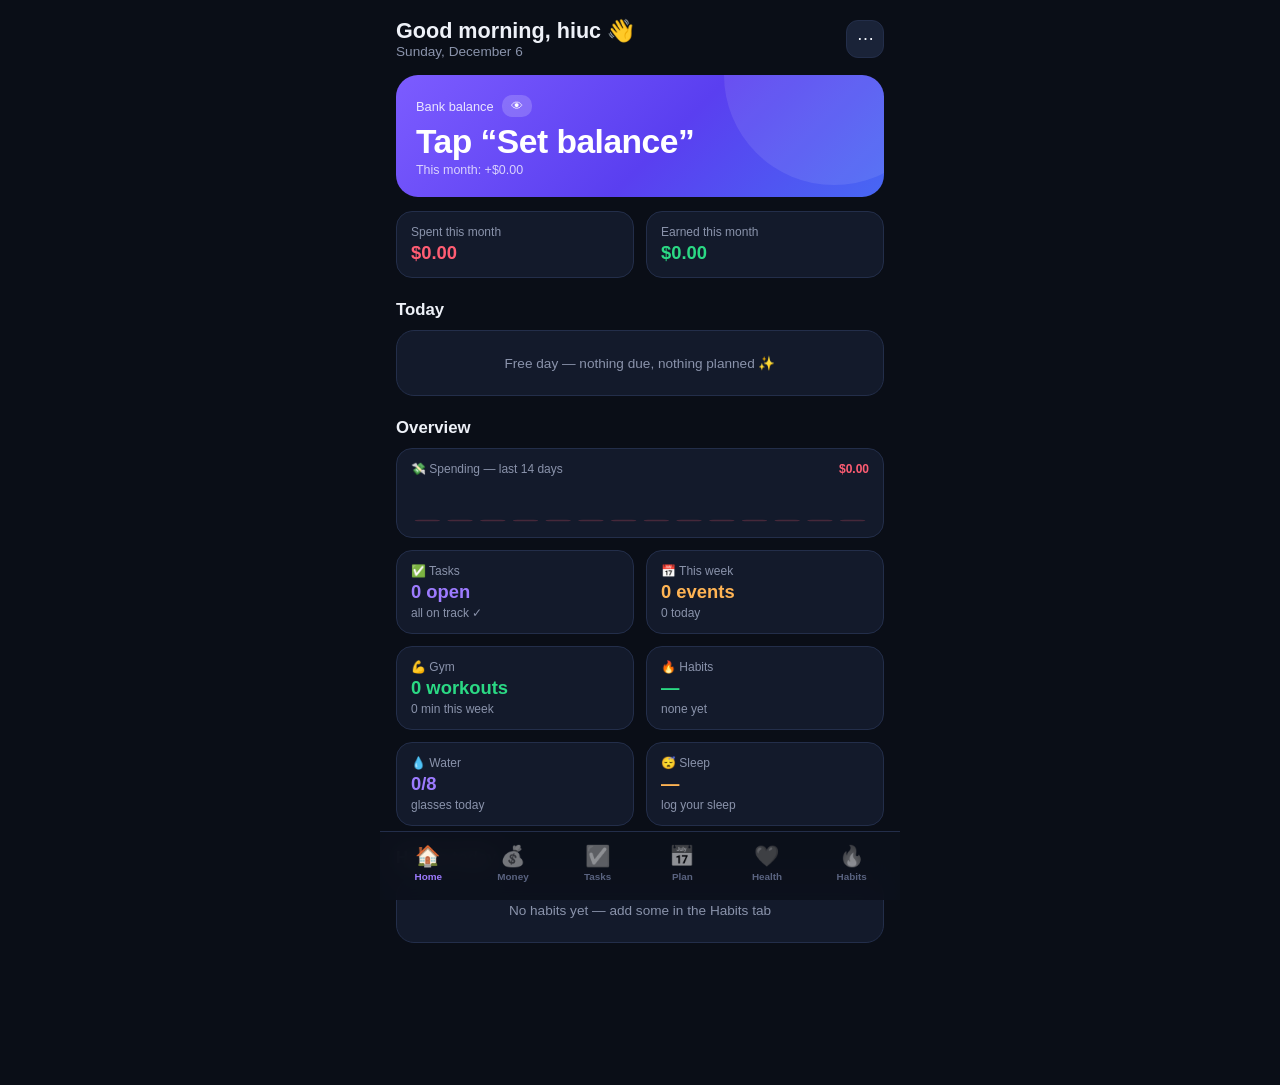
==== LifeHub.html @ 5bcb801e "Add files via upload" ====
<!DOCTYPE html>
<html lang="en">
<head>
<meta charset="UTF-8">
<meta name="viewport" content="width=device-width, initial-scale=1, viewport-fit=cover, user-scalable=no">
<meta name="theme-color" content="#0a0e17">
<meta name="apple-mobile-web-app-capable" content="yes">
<meta name="mobile-web-app-capable" content="yes">
<meta name="apple-mobile-web-app-status-bar-style" content="black-translucent">
<meta name="apple-mobile-web-app-title" content="LifeHub">
<title>LifeHub</title>
<link rel="manifest" href="manifest.webmanifest">
<link rel="icon" href="data:image/svg+xml,%3Csvg xmlns='http://www.w3.org/2000/svg' viewBox='0 0 100 100'%3E%3Crect width='100' height='100' rx='22' fill='%237c5cff'/%3E%3Ctext x='50' y='68' font-size='52' text-anchor='middle'%3E%E2%9A%A1%3C/text%3E%3C/svg%3E">
<style>
:root{
  --bg:#0a0e17; --card:#131a2b; --card2:#1a2338; --line:#232e4a;
  --txt:#eef1f8; --mut:#8a93ab; --dim:#5a6380;
  --pri:#7c5cff; --pri2:#9d7bff; --grn:#2bd984; --red:#ff5d73; --amb:#ffb454;
  --grad:linear-gradient(135deg,#7c5cff 0%,#5a3ff0 55%,#3b82f6 130%);
}
*{margin:0;padding:0;box-sizing:border-box;-webkit-tap-highlight-color:transparent}
html{font-size:16px}
body{
  background:var(--bg); color:var(--txt);
  font-family:-apple-system,BlinkMacSystemFont,"Segoe UI",Roboto,Helvetica,Arial,sans-serif;
  min-height:100vh; overscroll-behavior-y:none;
}
.app{max-width:520px;margin:0 auto;padding:calc(18px + env(safe-area-inset-top)) 16px calc(130px + env(safe-area-inset-bottom))}
h1{font-size:1.35rem;font-weight:700}
h2{font-size:1.05rem;font-weight:700;margin:22px 0 10px}
.sub{color:var(--mut);font-size:.85rem}
.row{display:flex;align-items:center;gap:10px}
.spread{display:flex;align-items:center;justify-content:space-between;gap:10px}
.card{background:var(--card);border:1px solid var(--line);border-radius:18px;padding:16px;margin-bottom:12px}
.grid2{display:grid;grid-template-columns:1fr 1fr;gap:12px}

/* ---------- balance ---------- */
.bal-card{background:var(--grad);border:none;border-radius:22px;padding:20px;margin-bottom:14px;position:relative;overflow:hidden}
.bal-card::after{content:"";position:absolute;width:220px;height:220px;border-radius:50%;background:rgba(255,255,255,.09);top:-110px;right:-60px}
.bal-label{font-size:.8rem;color:rgba(255,255,255,.85);display:flex;align-items:center;gap:8px}
.bal-amt{font-size:2.1rem;font-weight:800;letter-spacing:-.5px;margin:6px 0 2px;color:#fff}
.bal-sub{font-size:.78rem;color:rgba(255,255,255,.75)}
.eye{background:rgba(255,255,255,.18);border:none;color:#fff;border-radius:10px;padding:4px 9px;font-size:.75rem;cursor:pointer}

/* ---------- stats ---------- */
.stat{background:var(--card);border:1px solid var(--line);border-radius:16px;padding:13px 14px}
.stat .v{font-size:1.15rem;font-weight:750;margin-top:3px}
.stat .l{font-size:.75rem;color:var(--mut)}
.grn{color:var(--grn)} .red{color:var(--red)} .amb{color:var(--amb)} .pri{color:var(--pri2)}

/* ---------- buttons / inputs ---------- */
.btn{border:none;border-radius:14px;padding:13px 18px;font-size:.95rem;font-weight:650;cursor:pointer;font-family:inherit}
.btn-p{background:var(--grad);color:#fff;width:100%}
.btn-g{background:var(--card2);color:var(--txt);border:1px solid var(--line)}
.btn-d{background:rgba(255,93,115,.12);color:var(--red);border:1px solid rgba(255,93,115,.3)}
.mini{padding:7px 12px;font-size:.8rem;border-radius:10px}
.icon-btn{background:var(--card2);border:1px solid var(--line);color:var(--txt);border-radius:12px;width:38px;height:38px;font-size:1.05rem;cursor:pointer;display:flex;align-items:center;justify-content:center;flex:none}
.inp{width:100%;background:var(--card2);border:1px solid var(--line);border-radius:13px;padding:13px 14px;color:var(--txt);font-size:1rem;font-family:inherit;outline:none;margin-bottom:10px}
.inp:focus{border-color:var(--pri)}
.inp::placeholder{color:var(--dim)}
label.f{display:block;font-size:.78rem;color:var(--mut);margin:2px 0 6px;font-weight:600}
input[type="date"],input[type="time"]{color-scheme:dark}

/* segmented */
.seg{display:flex;background:var(--card2);border:1px solid var(--line);border-radius:13px;padding:4px;margin-bottom:12px}
.seg button{flex:1;background:none;border:none;color:var(--mut);padding:9px;border-radius:10px;font-size:.9rem;font-weight:650;cursor:pointer;font-family:inherit}
.seg button.on{background:var(--pri);color:#fff}
.seg button.on.exp{background:var(--red)}
.seg button.on.inc{background:var(--grn);color:#06281a}

/* chips */
.chips{display:flex;flex-wrap:wrap;gap:8px;margin-bottom:12px}
.chip{background:var(--card2);border:1px solid var(--line);color:var(--mut);border-radius:20px;padding:8px 13px;font-size:.85rem;cursor:pointer;font-family:inherit}
.chip.on{background:rgba(124,92,255,.18);border-color:var(--pri);color:var(--txt)}

/* ---------- lists ---------- */
.item{display:flex;align-items:center;gap:12px;background:var(--card);border:1px solid var(--line);border-radius:16px;padding:12px 14px;margin-bottom:8px}
.item .ico{width:40px;height:40px;border-radius:12px;background:var(--card2);display:flex;align-items:center;justify-content:center;font-size:1.15rem;flex:none}
.item .bd{flex:1;min-width:0}
.item .t{font-size:.93rem;font-weight:600;overflow:hidden;text-overflow:ellipsis;white-space:nowrap}
.item .s{font-size:.75rem;color:var(--mut);margin-top:2px}
.item .amt{font-weight:750;font-size:.95rem;flex:none}
.x{background:none;border:none;color:var(--dim);font-size:1rem;cursor:pointer;padding:6px;flex:none}
.date-head{font-size:.75rem;color:var(--mut);font-weight:700;text-transform:uppercase;letter-spacing:.5px;margin:16px 0 8px}
.empty{text-align:center;color:var(--mut);font-size:.88rem;padding:34px 10px}
.empty .e{font-size:2rem;display:block;margin-bottom:8px}

/* tasks */
.ck{width:24px;height:24px;border-radius:8px;border:2px solid var(--line);background:none;cursor:pointer;flex:none;display:flex;align-items:center;justify-content:center;color:#fff;font-size:.8rem}
.ck.on{background:var(--grn);border-color:var(--grn);color:#06281a}
.task-done .t{text-decoration:line-through;color:var(--mut)}
.pdot{width:8px;height:8px;border-radius:50%;flex:none}

/* category bars */
.bar-row{margin-bottom:10px}
.bar-top{display:flex;justify-content:space-between;font-size:.82rem;margin-bottom:5px}
.bar-bg{height:8px;background:var(--card2);border-radius:6px;overflow:hidden}
.bar-fill{height:100%;background:var(--grad);border-radius:6px}

/* date strip */
.dstrip{display:flex;gap:6px;margin-bottom:14px}
.dday{flex:1;background:var(--card);border:1px solid var(--line);border-radius:13px;padding:9px 2px;text-align:center;cursor:pointer}
.dday .dn{font-size:.62rem;color:var(--mut);text-transform:uppercase;font-weight:700}
.dday .dd{font-size:1rem;font-weight:700;margin-top:2px}
.dday.on{background:var(--pri);border-color:var(--pri)}
.dday.on .dn{color:rgba(255,255,255,.8)} .dday.on .dd{color:#fff}
.dday .dot{width:4px;height:4px;border-radius:50%;background:var(--amb);margin:3px auto 0}
.dday .dot.off{visibility:hidden}

/* habits */
.hdays{display:flex;gap:7px;margin-top:11px}
.hd{flex:1;aspect-ratio:1;max-width:44px;border-radius:11px;background:var(--card2);border:1px solid var(--line);cursor:pointer;display:flex;flex-direction:column;align-items:center;justify-content:center;gap:1px}
.hd .n{font-size:.58rem;color:var(--mut);text-transform:uppercase;font-weight:700}
.hd .m{font-size:.8rem;color:var(--dim)}
.hd.on{background:rgba(43,217,132,.15);border-color:var(--grn)}
.hd.on .m{color:var(--grn)} .hd.on .n{color:var(--grn)}
.hd.today{outline:2px solid var(--pri);outline-offset:1px}
.hbar{height:7px;background:var(--card2);border-radius:6px;overflow:hidden;flex:1}
.hbar div{height:100%;background:var(--grn);border-radius:6px}

/* ---------- tab bar ---------- */
.tabbar{position:fixed;bottom:0;left:0;right:0;background:rgba(13,17,28,.92);backdrop-filter:blur(14px);-webkit-backdrop-filter:blur(14px);border-top:1px solid var(--line);display:flex;max-width:520px;margin:0 auto;padding:8px 6px calc(14px + env(safe-area-inset-bottom));z-index:50}
.tab{flex:1;background:none;border:none;color:var(--dim);font-size:.62rem;font-weight:650;cursor:pointer;display:flex;flex-direction:column;align-items:center;gap:3px;font-family:inherit;padding:4px 0}
.tab .ti{font-size:1.28rem;filter:grayscale(1) opacity(.55)}
.tab.on{color:var(--pri2)} .tab.on .ti{filter:none}
.panel{display:none} .panel.on{display:block;animation:fade .18s ease}
@keyframes fade{from{opacity:0;transform:translateY(5px)}to{opacity:1}}

/* ---------- modal sheet ---------- */
.ovl{position:fixed;inset:0;background:rgba(4,6,12,.7);z-index:100;display:none;align-items:flex-end;justify-content:center}
.ovl.on{display:flex}
.sheet{background:#101626;border:1px solid var(--line);border-bottom:none;border-radius:24px 24px 0 0;padding:20px 18px calc(34px + env(safe-area-inset-bottom));width:100%;max-width:520px;max-height:88vh;overflow-y:auto;animation:up .22s ease}
@keyframes up{from{transform:translateY(60px);opacity:.4}to{transform:none;opacity:1}}
.grab{width:40px;height:4px;border-radius:4px;background:var(--line);margin:0 auto 16px}
.sheet h3{font-size:1.1rem;margin-bottom:14px}

/* toast */
.toast{position:fixed;bottom:calc(112px + env(safe-area-inset-bottom));left:50%;transform:translateX(-50%) translateY(20px);background:var(--card2);border:1px solid var(--line);color:var(--txt);padding:11px 20px;border-radius:14px;font-size:.87rem;font-weight:600;z-index:200;opacity:0;pointer-events:none;transition:.25s;white-space:nowrap;box-shadow:0 8px 30px rgba(0,0,0,.45)}
.toast.on{opacity:1;transform:translateX(-50%) translateY(0)}

.menu-item{display:flex;align-items:center;gap:12px;padding:14px 6px;border-bottom:1px solid var(--line);cursor:pointer;font-size:.95rem;font-weight:600}
.menu-item:last-child{border-bottom:none}
.hide{display:none!important}

/* reminder banner */
.banner{position:fixed;top:calc(12px + env(safe-area-inset-top));left:12px;right:12px;max-width:496px;margin:0 auto;background:var(--card2);border:1px solid var(--pri);border-radius:16px;padding:14px;display:none;align-items:center;gap:12px;z-index:300;box-shadow:0 10px 40px rgba(0,0,0,.55)}
.banner.on{display:flex;animation:up .25s ease}
</style>
</head>
<body>
<div class="app">

  <!-- ============ HOME ============ -->
  <section id="p-home" class="panel on">
    <div class="spread" style="margin-bottom:16px">
      <div><h1 id="greet">Hello 👋</h1><div class="sub" id="greet-date"></div></div>
      <button class="icon-btn" onclick="openMenu()">⋯</button>
    </div>
    <div class="bal-card" onclick="showTab('money')">
      <div class="bal-label">Bank balance
        <button class="eye" id="eyeBtn" onclick="event.stopPropagation();toggleEye()">👁</button>
      </div>
      <div class="bal-amt" id="home-bal">—</div>
      <div class="bal-sub" id="home-bal-sub"></div>
    </div>
    <div class="grid2">
      <div class="stat"><div class="l">Spent this month</div><div class="v red" id="home-spent">$0</div></div>
      <div class="stat"><div class="l">Earned this month</div><div class="v grn" id="home-earned">$0</div></div>
    </div>
    <h2>Today</h2>
    <div class="card" id="home-today"></div>
    <h2>Overview</h2>
    <div class="grid2" id="home-grid"></div>
    <h2 class="spread">Habits today <span class="sub" id="home-habit-count"></span></h2>
    <div class="card" id="home-habits"></div>
  </section>

  <!-- ============ MONEY ============ -->
  <section id="p-money" class="panel">
    <div class="spread" style="margin-bottom:16px">
      <h1>Money</h1>
      <button class="btn btn-g mini" onclick="openBalance()">Set balance</button>
    </div>
    <div class="bal-card">
      <div class="bal-label">Bank balance
        <button class="eye" id="eyeBtn2" onclick="toggleEye()">👁</button>
      </div>
      <div class="bal-amt" id="money-bal">—</div>
      <div class="bal-sub">Auto-updated by every entry you log</div>
    </div>
    <div class="row" style="gap:10px;margin-bottom:14px">
      <button class="btn btn-p" style="background:rgba(255,93,115,.15);color:var(--red);border:1px solid rgba(255,93,115,.35)" onclick="openTx('exp')">− Spending</button>
      <button class="btn btn-p" style="background:rgba(43,217,132,.13);color:var(--grn);border:1px solid rgba(43,217,132,.35)" onclick="openTx('inc')">+ Income</button>
    </div>
    <div class="card">
      <div class="spread">
        <button class="icon-btn" onclick="moveMonth(-1)">‹</button>
        <b id="month-label"></b>
        <button class="icon-btn" onclick="moveMonth(1)">›</button>
      </div>
      <div class="grid2" style="margin-top:12px">
        <div class="stat"><div class="l">Income</div><div class="v grn" id="m-inc">$0</div></div>
        <div class="stat"><div class="l">Spending</div><div class="v red" id="m-exp">$0</div></div>
      </div>
      <div class="stat" style="margin-top:10px"><div class="l">Net (saved)</div><div class="v" id="m-net">$0</div></div>
    </div>
    <div class="grid2" id="money-stats" style="margin-bottom:12px"></div>
    <div class="card" id="budget-card">
      <div class="spread"><h2 style="margin:0;font-size:.95rem">🎯 Monthly budget</h2><button class="btn btn-g mini" onclick="openBudget()">Set</button></div>
      <div id="budget-body" style="margin-top:10px"></div>
    </div>
    <div class="card">
      <div class="spread"><h2 style="margin:0;font-size:.95rem">🔁 Recurring payments</h2><button class="btn btn-g mini" onclick="openRecur()">+ Add</button></div>
      <div id="recur-list" style="margin-top:6px"></div>
    </div>
    <div class="card" id="cat-card">
      <h2 id="cat-title" style="margin:0 0 12px;font-size:.95rem">Where it went</h2>
      <div class="row" style="gap:16px"><div style="width:132px;flex:none" id="cat-donut"></div><div style="flex:1;min-width:0" id="cat-legend"></div></div>
    </div>
    <div class="card"><h2 style="margin:0 0 10px;font-size:.95rem">Income vs spending — 6 months</h2><div id="trend-chart"></div><div class="row" id="trend-legend" style="justify-content:center;gap:16px;margin-top:6px"></div></div>
    <div class="card"><h2 style="margin:0 0 10px;font-size:.95rem">Spending — last 14 days</h2><div id="spend-spark"></div></div>
    <h2>Transactions</h2>
    <div id="tx-list"></div>
  </section>

  <!-- ============ TASKS ============ -->
  <section id="p-tasks" class="panel">
    <div class="spread" style="margin-bottom:16px">
      <h1>Tasks</h1><span class="sub" id="task-count"></span>
    </div>
    <div class="grid2" id="task-stats" style="margin-bottom:12px"></div>
    <button class="btn btn-p" style="margin-bottom:16px" onclick="openTask()">+ New task</button>
    <div id="task-list"></div>
  </section>

  <!-- ============ SCHEDULE ============ -->
  <section id="p-plan" class="panel">
    <div class="spread" style="margin-bottom:16px">
      <h1>Schedule</h1>
      <div class="row">
        <button class="icon-btn" onclick="moveWeek(-1)">‹</button>
        <button class="btn btn-g mini" onclick="goToday()">Today</button>
        <button class="icon-btn" onclick="moveWeek(1)">›</button>
      </div>
    </div>
    <div class="dstrip" id="dstrip"></div>
    <div class="grid2" id="plan-stats" style="margin-bottom:12px"></div>
    <div class="spread" style="margin-bottom:10px">
      <b id="sel-date-label"></b>
      <span class="row" style="gap:8px">
        <button class="btn btn-g mini" onclick="openTask(selDate)">+ Task</button>
        <button class="btn btn-g mini" onclick="openEvent()">+ Event</button>
      </span>
    </div>
    <div id="event-list"></div>
  </section>

  <!-- ============ HEALTH ============ -->
  <section id="p-gym" class="panel">
    <div class="spread" style="margin-bottom:16px">
      <h1>Health</h1>
      <button class="btn btn-g mini" onclick="openWeight()">⚖️ Log weight</button>
    </div>
    <div class="grid2" id="gym-stats" style="margin-bottom:12px"></div>
    <div class="card" id="remind-card">
      <div class="spread"><h2 style="margin:0;font-size:.95rem">🏃 Exercise reminders</h2><button class="btn btn-g mini" id="remind-toggle" onclick="toggleRemind()">Off</button></div>
      <div id="remind-body" style="margin-top:10px"></div>
    </div>
    <div class="card">
      <div class="spread"><h2 style="margin:0;font-size:.95rem">💧 Water today</h2><span class="sub" id="water-count"></span></div>
      <div class="row" style="margin-top:12px">
        <button class="icon-btn" onclick="addWater(-1)">−</button>
        <div class="hbar" style="height:12px"><div id="water-bar" style="background:#3b82f6"></div></div>
        <button class="icon-btn" style="background:rgba(59,130,246,.2);border-color:#3b82f6" onclick="addWater(1)">+</button>
      </div>
      <div id="water-week" style="margin-top:10px"></div>
    </div>
    <div class="card">
      <div class="spread"><h2 style="margin:0;font-size:.95rem">😴 Sleep</h2><button class="btn btn-g mini" onclick="openSleep()">+ Log</button></div>
      <div id="sleep-body" style="margin-top:10px"></div>
    </div>
    <button class="btn btn-p" style="margin-bottom:14px" onclick="openWorkout()">+ Log workout</button>
    <div class="card" id="weight-card">
      <div class="spread"><h2 style="margin:0;font-size:.95rem">Body weight</h2><span class="sub" id="weight-latest"></span></div>
      <div id="weight-chart" style="margin-top:10px"></div>
    </div>
    <h2>Workout log</h2>
    <div id="workout-list"></div>
  </section>

  <!-- ============ HABITS ============ -->
  <section id="p-habits" class="panel">
    <div class="spread" style="margin-bottom:16px">
      <h1>Habits</h1>
    </div>
    <div class="grid2" id="habit-stats" style="margin-bottom:12px"></div>
    <div class="row" style="margin-bottom:16px">
      <input class="inp" id="habit-inp" placeholder="New habit… e.g. Gym, Read, Pray" style="margin:0">
      <button class="icon-btn" style="background:var(--pri);border-color:var(--pri);color:#fff" onclick="addHabit()">+</button>
    </div>
    <div id="habit-list"></div>
  </section>

</div>

<!-- tab bar -->
<nav class="tabbar">
  <button class="tab on" id="tb-home" onclick="showTab('home')"><span class="ti">🏠</span>Home</button>
  <button class="tab" id="tb-money" onclick="showTab('money')"><span class="ti">💰</span>Money</button>
  <button class="tab" id="tb-tasks" onclick="showTab('tasks')"><span class="ti">✅</span>Tasks</button>
  <button class="tab" id="tb-plan" onclick="showTab('plan')"><span class="ti">📅</span>Plan</button>
  <button class="tab" id="tb-gym" onclick="showTab('gym')"><span class="ti">❤️</span>Health</button>
  <button class="tab" id="tb-habits" onclick="showTab('habits')"><span class="ti">🔥</span>Habits</button>
</nav>

<!-- modal -->
<div class="ovl" id="ovl" onclick="if(event.target===this)closeModal()">
  <div class="sheet"><div class="grab"></div><div id="sheet-body"></div></div>
</div>
<div class="banner" id="banner">
  <div style="flex:1"><b id="banner-title">Time to move! 🏃</b><div class="sub" style="margin-top:2px">Stand up, stretch, do a few squats or a quick walk.</div></div>
  <button class="btn btn-g mini" onclick="dismissBanner()">OK ✓</button>
</div>
<div class="toast" id="toast"></div>
<input type="file" id="import-file" accept=".json" class="hide" onchange="doImport(this)">

<script>
"use strict";
/* ================= state ================= */
const KEY = "lifehub_v1";
const DEF = { name:"hiuc", balance:null, hideBal:false, budget:null, waterGoal:8, tx:[], tasks:[], events:[], habits:[], workouts:[], weights:[], recur:[], water:{}, sleep:{}, remind:{ on:false, every:3, from:9, to:22, last:0 } };
let S = load();
function load(){
  try{ const d = JSON.parse(localStorage.getItem(KEY)); if(d && typeof d === "object") return Object.assign(JSON.parse(JSON.stringify(DEF)), d); }catch(e){}
  return JSON.parse(JSON.stringify(DEF));
}
let saveN = 0;
function save(){
  localStorage.setItem(KEY, JSON.stringify(S));
  if(++saveN === 30) toast("Tip: back up your data now and then (⋯ → Back up)");
}
const $ = s => document.querySelector(s);
const uid = () => Date.now().toString(36) + Math.random().toString(36).slice(2,7);
const esc = s => String(s==null?"":s).replace(/&/g,"&amp;").replace(/</g,"&lt;").replace(/>/g,"&gt;").replace(/"/g,"&quot;");

/* ================= dates ================= */
const todayStr = () => new Date().toLocaleDateString("en-CA");
const parseD = s => new Date(s + "T00:00:00");
function addDays(s, n){ const d = parseD(s); d.setDate(d.getDate()+n); return d.toLocaleDateString("en-CA"); }
function fmtDay(s){
  const t = todayStr();
  if(s === t) return "Today";
  if(s === addDays(t,1)) return "Tomorrow";
  if(s === addDays(t,-1)) return "Yesterday";
  return parseD(s).toLocaleDateString("en-US",{weekday:"short",month:"short",day:"numeric"});
}
const monthKey = s => s.slice(0,7);

/* ================= money fmt ================= */
function fmt(n){
  const neg = n < 0; const a = Math.abs(+n||0);
  return (neg?"−":"") + "$" + a.toLocaleString("en-US",{minimumFractionDigits:2,maximumFractionDigits:2});
}
const fmtS = n => (n>=0?"+":"−") + fmt(Math.abs(n)).replace("−","");

/* ================= categories ================= */
const CATS = {
  exp: [["🍔","Food"],["🚗","Transport"],["🛍️","Shopping"],["🧾","Bills"],["🎮","Fun"],["💊","Health"],["📚","Education"],["✨","Other"]],
  inc: [["💼","Salary"],["💻","Freelance"],["🎁","Gift"],["📈","Investment"],["✨","Other"]]
};
function catIcon(type, name){
  const f = (CATS[type]||[]).find(c => c[1] === name);
  return f ? f[0] : "✨";
}

/* ================= tabs ================= */
let curTab = "home";
function showTab(t){
  curTab = t;
  ["home","money","tasks","plan","gym","habits"].forEach(k => {
    $("#p-"+k).classList.toggle("on", k===t);
    $("#tb-"+k).classList.toggle("on", k===t);
  });
  render();
  window.scrollTo(0,0);
}
function render(){
  if(curTab==="home") renderHome();
  if(curTab==="money") renderMoney();
  if(curTab==="tasks") renderTasks();
  if(curTab==="plan") renderPlan();
  if(curTab==="gym") renderGym();
  if(curTab==="habits") renderHabits();
}

/* ================= mini charts ================= */
function barsSVG(vals, color){
  const max = Math.max.apply(null, vals.concat(1));
  const n = vals.length, bw = 100/n;
  let r = "";
  vals.forEach((v,i) => {
    const h = Math.max(v/max*30, 1);
    r += `<rect x="${(i*bw+0.8).toFixed(2)}" y="${(32-h).toFixed(2)}" width="${(bw-1.6).toFixed(2)}" height="${h.toFixed(2)}" rx="1" fill="${color}" opacity="${v?"1":"0.22"}"/>`;
  });
  return `<svg viewBox="0 0 100 34" style="width:100%;height:48px;display:block" preserveAspectRatio="none">${r}</svg>`;
}
function lineSVG(vals, color){
  if(vals.length < 2) return `<div class="sub" style="padding:4px 0">Log your weight a few times to see the trend line.</div>`;
  const min = Math.min.apply(null,vals), max = Math.max.apply(null,vals), sp = (max-min) || 1;
  const P = vals.map((v,i) => [ (i/(vals.length-1))*95 + 2.5, 3 + (1-(v-min)/sp)*26 ]);
  const pts = P.map(p => p[0].toFixed(1)+","+p[1].toFixed(1)).join(" ");
  const last = P[P.length-1];
  return `<svg viewBox="0 0 100 32" style="width:100%;height:56px;display:block" preserveAspectRatio="none">
    <polyline points="${pts}" fill="none" stroke="${color}" stroke-width="1.8" stroke-linecap="round" stroke-linejoin="round"/>
    <circle cx="${last[0].toFixed(1)}" cy="${last[1].toFixed(1)}" r="2.6" fill="${color}"/></svg>`;
}
function statCard(l, v, cls, sub, tab){
  return `<div class="stat" ${tab?`style="cursor:pointer" onclick="showTab('${tab}')"`:""}>
    <div class="l">${l}</div><div class="v ${cls||""}">${v}</div>${sub?`<div class="l" style="margin-top:3px">${sub}</div>`:""}</div>`;
}
const PALETTE = ["#7c5cff","#3b82f6","#2bd984","#ffb454","#ff5d73","#22d3ee","#a78bfa","#f472b6"];
function pieSVG(parts, total){
  let a0 = -Math.PI/2, out = "";
  parts.forEach(p => {
    const frac = p.v/total;
    if(frac >= 0.999){ out += `<circle cx="21" cy="21" r="16" fill="${p.c}"/>`; return; }
    const a1 = a0 + frac*2*Math.PI;
    const x0 = 21+16*Math.cos(a0), y0 = 21+16*Math.sin(a0);
    const x1 = 21+16*Math.cos(a1), y1 = 21+16*Math.sin(a1);
    out += `<path d="M21 21 L${x0.toFixed(2)} ${y0.toFixed(2)} A16 16 0 ${frac>0.5?1:0} 1 ${x1.toFixed(2)} ${y1.toFixed(2)} Z" fill="${p.c}" stroke="#131a2b" stroke-width="0.6"/>`;
    a0 = a1;
  });
  return `<svg viewBox="0 0 42 42" style="width:100%;display:block">${out}</svg>`;
}
function sparkLineSVG(vals, color){
  const max = Math.max.apply(null, vals.concat(1));
  const n = vals.length;
  const X = i => 2 + i*(96/(n-1));
  const Y = v => 2 + (1-v/max)*27;
  const pts = vals.map((v,i)=>X(i).toFixed(1)+","+Y(v).toFixed(1)).join(" ");
  return `<svg viewBox="0 0 100 33" style="width:100%;height:56px;display:block" preserveAspectRatio="none">
    <polygon points="2,31 ${pts} 98,31" fill="${color}" opacity="0.12"/>
    <polyline points="${pts}" fill="none" stroke="${color}" stroke-width="1.4" stroke-linejoin="round" stroke-linecap="round"/></svg>`;
}
function trendSVG(months){
  const max = Math.max(1, ...months.map(m => Math.max(m.inc, m.exp)));
  const n = months.length;
  const X = i => 6 + i*(88/(n-1));
  const Y = v => 3 + (1-v/max)*26;
  const line = key => months.map((m,i)=>X(i).toFixed(1)+","+Y(m[key]).toFixed(1)).join(" ");
  let dots = "", labels = "";
  months.forEach((m,i) => {
    dots += `<circle cx="${X(i).toFixed(1)}" cy="${Y(m.inc).toFixed(1)}" r="1.3" fill="#2bd984"/>`;
    dots += `<circle cx="${X(i).toFixed(1)}" cy="${Y(m.exp).toFixed(1)}" r="1.3" fill="#ff5d73"/>`;
    labels += `<text x="${X(i).toFixed(1)}" y="37.5" text-anchor="middle" font-size="3.4" fill="#8a93ab">${m.label}</text>`;
  });
  return `<svg viewBox="0 0 100 39" style="width:100%;height:120px;display:block">
    <polyline points="${line("inc")}" fill="none" stroke="#2bd984" stroke-width="1.4" stroke-linejoin="round" stroke-linecap="round"/>
    <polyline points="${line("exp")}" fill="none" stroke="#ff5d73" stroke-width="1.4" stroke-linejoin="round" stroke-linecap="round"/>
    ${dots}${labels}</svg>`;
}

/* ================= modal / toast ================= */
function openModal(html){ $("#sheet-body").innerHTML = html; $("#ovl").classList.add("on"); }
function closeModal(){ $("#ovl").classList.remove("on"); }
let toastT;
function toast(msg){
  const el = $("#toast"); el.textContent = msg; el.classList.add("on");
  clearTimeout(toastT); toastT = setTimeout(()=>el.classList.remove("on"), 1800);
}
function confirmBox(msg, fn){
  window._cf = fn;
  openModal(`<h3>Are you sure?</h3><p class="sub" style="margin-bottom:16px">${esc(msg)}</p>
    <div class="row"><button class="btn btn-g" style="flex:1" onclick="closeModal()">Cancel</button>
    <button class="btn btn-d" style="flex:1" onclick="window._cf();closeModal()">Delete</button></div>`);
}

/* ================= balance ================= */
function balTxt(){
  if(S.balance == null) return "Tap “Set balance”";
  return S.hideBal ? "••••••" : fmt(S.balance);
}
function toggleEye(){ S.hideBal = !S.hideBal; save(); render(); }
function openBalance(){
  openModal(`<h3>Set bank balance</h3>
    <p class="sub" style="margin-bottom:12px">Enter what your bank shows right now. After this, every spending or income you log updates it automatically — so it keeps mirroring your real balance.</p>
    <input class="inp" id="bal-inp" inputmode="decimal" placeholder="0.00" value="${S.balance!=null?S.balance:""}">
    <button class="btn btn-p" onclick="saveBalance()">Save</button>`);
  setTimeout(()=>{ const e=$("#bal-inp"); if(e) e.focus(); }, 100);
}
function saveBalance(){
  const v = parseFloat(String($("#bal-inp").value).replace(",","."));
  if(isNaN(v)){ toast("Enter a valid number"); return; }
  S.balance = v; save(); closeModal(); render(); toast("Balance set ✓");
}

function openBudget(){
  openModal(`<h3>Monthly spending budget</h3>
    <p class="sub" style="margin-bottom:12px">I'll track every month's spending against this limit. Leave empty to remove it.</p>
    <input class="inp" id="bud-inp" inputmode="decimal" placeholder="e.g. 1500" value="${S.budget||""}">
    <button class="btn btn-p" onclick="saveBudget()">Save</button>`);
  setTimeout(()=>{ const e=$("#bud-inp"); if(e) e.focus(); }, 100);
}
function saveBudget(){
  const v = parseFloat(String($("#bud-inp").value).replace(",","."));
  S.budget = (isNaN(v) || v <= 0) ? null : v;
  save(); closeModal(); render(); toast(S.budget ? "Budget set ✓" : "Budget removed");
}

/* ================= recurring payments ================= */
function nextRecur(r){
  const t = todayStr(), mk = monthKey(t);
  const [yy,mm] = mk.split("-").map(Number);
  const dim = new Date(yy, mm, 0).getDate();
  const due = mk + "-" + String(Math.min(r.day, dim)).padStart(2,"0");
  if(r.lastApplied !== mk && t <= due) return due;
  const dim2 = new Date(yy, mm+1, 0).getDate();
  const nm = new Date(yy, mm, 1);
  return nm.getFullYear() + "-" + String(nm.getMonth()+1).padStart(2,"0") + "-" + String(Math.min(r.day, dim2)).padStart(2,"0");
}
function applyRecur(){
  const t = todayStr(), mk = monthKey(t);
  const [yy,mm] = mk.split("-").map(Number);
  const dim = new Date(yy, mm, 0).getDate();
  let n = 0;
  S.recur.forEach(r => {
    const due = mk + "-" + String(Math.min(r.day, dim)).padStart(2,"0");
    if(r.lastApplied !== mk && t >= due){
      S.tx.push({ id:uid(), type:r.type, amount:r.amount, cat:r.cat, note:r.name + " 🔁", date:due });
      if(S.balance != null) S.balance += (r.type==="inc" ? r.amount : -r.amount);
      r.lastApplied = mk; n++;
    }
  });
  if(n){ save(); setTimeout(()=>toast(n + " recurring payment" + (n>1?"s":"") + " logged 🔁"), 600); }
}
function openRecur(){
  M = { rtype:"exp", rcat:CATS.exp[0][1] };
  openModal(`<h3>New recurring payment</h3>
    <div class="seg">
      <button class="on exp" id="rt-exp" onclick="setRType('exp')">− Payment</button>
      <button id="rt-inc" onclick="setRType('inc')">+ Income</button>
    </div>
    <label class="f">Name</label>
    <input class="inp" id="rc-name" placeholder="e.g. Netflix, rent, salary…">
    <label class="f">Amount</label>
    <input class="inp" id="rc-amt" inputmode="decimal" placeholder="0.00">
    <label class="f">Category</label>
    <div class="chips" id="rc-cats"></div>
    <label class="f">Day of the month (1–28)</label>
    <input class="inp" id="rc-day" inputmode="numeric" placeholder="e.g. 1">
    <p class="sub" style="margin-bottom:12px">It's logged automatically on that day every month and your balance updates by itself.</p>
    <button class="btn btn-p" onclick="saveRecur()">Add</button>`);
  drawRCats();
}
function setRType(t){
  M.rtype = t; M.rcat = CATS[t][0][1];
  $("#rt-exp").className = t==="exp" ? "on exp" : "";
  $("#rt-inc").className = t==="inc" ? "on inc" : "";
  drawRCats();
}
function drawRCats(){
  $("#rc-cats").innerHTML = CATS[M.rtype].map(c =>
    `<button class="chip ${M.rcat===c[1]?"on":""}" onclick="M.rcat='${c[1]}';drawRCats()">${c[0]} ${c[1]}</button>`).join("");
}
function saveRecur(){
  const name = $("#rc-name").value.trim();
  const amt = parseFloat(String($("#rc-amt").value).replace(",","."));
  const day = parseInt($("#rc-day").value, 10);
  if(!name){ toast("Give it a name"); return; }
  if(isNaN(amt) || amt <= 0){ toast("Enter a valid amount"); return; }
  if(isNaN(day) || day < 1 || day > 28){ toast("Day must be 1–28"); return; }
  const r = { id:uid(), name, amount:amt, day, type:M.rtype, cat:M.rcat, lastApplied:null };
  const t = todayStr(), mk = monthKey(t);
  const due = mk + "-" + String(day).padStart(2,"0");
  if(t > due) r.lastApplied = mk; /* day already passed → starts next month */
  S.recur.push(r);
  save(); closeModal(); applyRecur(); render();
  toast("Added — first log: " + fmtDay(nextRecur(r)));
}
function delRecur(id){
  confirmBox("Remove this recurring payment? Already-logged transactions stay.", ()=>{
    S.recur = S.recur.filter(r=>r.id!==id); save(); render(); toast("Removed");
  });
}

/* ================= transactions ================= */
let viewMonth = monthKey(todayStr());
let M = {};
function moveMonth(d){
  const [y,m] = viewMonth.split("-").map(Number);
  const dt = new Date(y, m-1+d, 1);
  viewMonth = dt.getFullYear() + "-" + String(dt.getMonth()+1).padStart(2,"0");
  renderMoney();
}
function openTx(type){
  M = { type, cat: CATS[type][0][1] };
  openModal(`<h3>${type==="exp" ? "Add spending" : "Add income"}</h3>
    <div class="seg">
      <button class="${M.type==="exp"?"on exp":""}" onclick="setTxType('exp')">− Spending</button>
      <button class="${M.type==="inc"?"on inc":""}" onclick="setTxType('inc')">+ Income</button>
    </div>
    <label class="f">Amount</label>
    <input class="inp" id="tx-amt" inputmode="decimal" placeholder="0.00" style="font-size:1.4rem;font-weight:700">
    <label class="f">Category</label>
    <div class="chips" id="tx-cats"></div>
    <label class="f">Note (optional)</label>
    <input class="inp" id="tx-note" placeholder="e.g. groceries, taxi…">
    <label class="f">Date</label>
    <input class="inp" type="date" id="tx-date" value="${todayStr()}">
    <button class="btn btn-p" onclick="saveTx()">Save</button>`);
  drawCats();
  setTimeout(()=>{ const e=$("#tx-amt"); if(e) e.focus(); }, 100);
}
function setTxType(t){
  const amt = $("#tx-amt").value, note = $("#tx-note").value, date = $("#tx-date").value;
  M.type = t; M.cat = CATS[t][0][1];
  openTx(t);
  $("#tx-amt").value = amt; $("#tx-note").value = note; $("#tx-date").value = date;
}
function drawCats(){
  $("#tx-cats").innerHTML = CATS[M.type].map(c =>
    `<button class="chip ${M.cat===c[1]?"on":""}" onclick="M.cat='${c[1]}';drawCats()">${c[0]} ${c[1]}</button>`).join("");
}
function saveTx(){
  const amt = parseFloat(String($("#tx-amt").value).replace(",","."));
  if(isNaN(amt) || amt <= 0){ toast("Enter a valid amount"); return; }
  const date = $("#tx-date").value || todayStr();
  S.tx.push({ id:uid(), type:M.type, amount:amt, cat:M.cat, note:$("#tx-note").value.trim(), date });
  if(S.balance != null) S.balance += (M.type==="inc" ? amt : -amt);
  save(); closeModal();
  viewMonth = monthKey(date);
  render(); toast(M.type==="inc" ? "Income added ✓" : "Spending added ✓");
}
function delTx(id){
  confirmBox("Delete this transaction? Your balance will be adjusted back.", ()=>{
    const i = S.tx.findIndex(t=>t.id===id); if(i<0) return;
    const t = S.tx[i];
    if(S.balance != null) S.balance += (t.type==="inc" ? -t.amount : t.amount);
    S.tx.splice(i,1); save(); render(); toast("Deleted");
  });
}
function monthTx(){ return S.tx.filter(t => monthKey(t.date) === viewMonth); }

function renderMoney(){
  $("#money-bal").textContent = balTxt();
  const [y,m] = viewMonth.split("-").map(Number);
  $("#month-label").textContent = new Date(y, m-1, 1).toLocaleDateString("en-US",{month:"long",year:"numeric"});
  const tx = monthTx();
  const inc = tx.filter(t=>t.type==="inc").reduce((a,t)=>a+t.amount,0);
  const exp = tx.filter(t=>t.type==="exp").reduce((a,t)=>a+t.amount,0);
  $("#m-inc").textContent = fmt(inc);
  $("#m-exp").textContent = fmt(exp);
  const net = inc - exp;
  const netEl = $("#m-net");
  netEl.textContent = fmtS(net);
  netEl.className = "v " + (net >= 0 ? "grn" : "red");

  /* category donut */
  const sums = {};
  tx.filter(t=>t.type==="exp").forEach(t => sums[t.cat] = (sums[t.cat]||0) + t.amount);
  const entries = Object.entries(sums).sort((a,b)=>b[1]-a[1]);
  $("#cat-card").style.display = entries.length ? "" : "none";
  if(entries.length){
    const parts = entries.map((e,i)=>({ v:e[1], c:PALETTE[i%PALETTE.length] }));
    $("#cat-title").textContent = "Where it went · " + fmt(exp);
    $("#cat-donut").innerHTML = pieSVG(parts, exp);
    $("#cat-legend").innerHTML = entries.map((e,i)=>
      `<div class="spread" style="padding:3px 0"><span class="row" style="gap:7px;font-size:.82rem"><span style="width:10px;height:10px;border-radius:3px;background:${PALETTE[i%PALETTE.length]};flex:none"></span>${catIcon("exp",e[0])} ${esc(e[0])}</span><span style="font-size:.82rem"><b>${fmt(e[1])}</b> <span class="sub">${Math.round(e[1]/exp*100)}%</span></span></div>`).join("");
  }

  /* month stats */
  const isCur = viewMonth === monthKey(todayStr());
  const daysIn = new Date(y, m, 0).getDate();
  const daysSo = isCur ? parseD(todayStr()).getDate() : daysIn;
  const avgDay = exp / Math.max(daysSo, 1);
  const proj = isCur ? avgDay * daysIn : exp;
  const biggest = tx.filter(t=>t.type==="exp").sort((a,b)=>b.amount-a.amount)[0];
  $("#money-stats").innerHTML =
    statCard("Avg spend / day", fmt(avgDay), "amb") +
    statCard(isCur ? "Projected month" : "Total spent", fmt(proj), S.budget && proj > S.budget ? "red" : "") +
    statCard("Top category", entries.length ? catIcon("exp",entries[0][0]) + " " + esc(entries[0][0]) : "—", "pri") +
    statCard("Largest expense", biggest ? fmt(biggest.amount) : "—", "red");

  /* budget */
  if(S.budget){
    const p = Math.min(exp/S.budget*100, 100);
    const over = exp > S.budget;
    $("#budget-body").innerHTML = `<div class="spread" style="margin-bottom:6px"><span class="sub">${fmt(exp)} of ${fmt(S.budget)}</span><b class="${over?"red":"grn"}">${over ? fmt(exp-S.budget) + " over" : fmt(S.budget-exp) + " left"}</b></div>
      <div class="bar-bg" style="height:10px"><div class="bar-fill" style="width:${p}%${over?";background:var(--red)":""}"></div></div>`;
  } else {
    $("#budget-body").innerHTML = `<div class="sub">Set a monthly spending limit and I'll track you against it.</div>`;
  }

  /* recurring list */
  $("#recur-list").innerHTML = S.recur.length ? S.recur.map(r =>
    `<div class="spread" style="padding:8px 0;border-bottom:1px solid var(--line)">
       <span class="row" style="gap:8px;min-width:0"><span>${catIcon(r.type,r.cat)}</span><span style="font-size:.88rem;font-weight:600;overflow:hidden;text-overflow:ellipsis;white-space:nowrap">${esc(r.name)}</span></span>
       <span class="row" style="gap:8px;flex:none"><span style="font-size:.85rem;font-weight:700" class="${r.type==="inc"?"grn":"red"}">${r.type==="inc"?"+":"−"}${fmt(r.amount)}</span><span class="sub" style="font-size:.72rem">${fmtDay(nextRecur(r))}</span><button class="x" onclick="delRecur('${r.id}')">✕</button></span></div>`).join("")
    : `<div class="sub" style="padding:4px 0">Subscriptions, rent, salary — logged automatically on their day every month.</div>`;

  /* 6-month trend */
  const months = [];
  for(let i=5;i>=0;i--){
    const dd = new Date(y, m-1-i, 1);
    const k = dd.getFullYear() + "-" + String(dd.getMonth()+1).padStart(2,"0");
    const mtx = S.tx.filter(t=>monthKey(t.date)===k);
    months.push({ label: dd.toLocaleDateString("en-US",{month:"short"}),
      inc: mtx.filter(t=>t.type==="inc").reduce((a,t)=>a+t.amount,0),
      exp: mtx.filter(t=>t.type==="exp").reduce((a,t)=>a+t.amount,0) });
  }
  $("#trend-chart").innerHTML = trendSVG(months);
  $("#trend-legend").innerHTML = `<span class="row" style="gap:6px;font-size:.75rem"><span style="width:10px;height:10px;border-radius:3px;background:var(--grn)"></span>Income</span><span class="row" style="gap:6px;font-size:.75rem"><span style="width:10px;height:10px;border-radius:3px;background:var(--red)"></span>Spending</span>`;

  /* last 14 days spark */
  const t14 = [];
  for(let i=13;i>=0;i--){
    const ds = addDays(todayStr(),-i);
    t14.push(S.tx.filter(t=>t.type==="exp" && t.date===ds).reduce((a,t)=>a+t.amount,0));
  }
  $("#spend-spark").innerHTML = sparkLineSVG(t14, "#ff5d73") +
    `<div class="spread" style="margin-top:4px"><span class="sub" style="font-size:.7rem">2 weeks ago</span><span class="sub" style="font-size:.7rem">today</span></div>`;

  /* list grouped by date */
  const sorted = [...tx].sort((a,b) => b.date.localeCompare(a.date) || b.id.localeCompare(a.id));
  if(!sorted.length){
    $("#tx-list").innerHTML = `<div class="empty"><span class="e">🧾</span>No transactions this month.<br>Log your first spending or income above.</div>`;
    return;
  }
  let html = "", lastD = "";
  sorted.forEach(t => {
    if(t.date !== lastD){ html += `<div class="date-head">${fmtDay(t.date)}</div>`; lastD = t.date; }
    html += `<div class="item">
      <div class="ico">${catIcon(t.type, t.cat)}</div>
      <div class="bd"><div class="t">${esc(t.note) || esc(t.cat)}</div><div class="s">${esc(t.cat)}</div></div>
      <div class="amt ${t.type==="inc"?"grn":"red"}">${t.type==="inc"?"+":"−"}${fmt(t.amount)}</div>
      <button class="x" onclick="delTx('${t.id}')">✕</button></div>`;
  });
  $("#tx-list").innerHTML = html;
}

/* ================= tasks ================= */
const PRI = { high:["var(--red)","High"], med:["var(--amb)","Medium"], low:["var(--grn)","Low"] };
function openTask(due){
  M = { pri:"med" };
  openModal(`<h3>New task</h3>
    <label class="f">What do you need to do?</label>
    <input class="inp" id="tk-title" placeholder="e.g. Pay electricity bill">
    <label class="f">Priority</label>
    <div class="seg" id="tk-pri">
      <button onclick="setPri('low')">Low</button>
      <button class="on" onclick="setPri('med')">Medium</button>
      <button onclick="setPri('high')">High</button>
    </div>
    <label class="f">Due date (optional)</label>
    <input class="inp" type="date" id="tk-due" value="${due||""}">
    <button class="btn btn-p" onclick="saveTask()">Add task</button>`);
  setTimeout(()=>{ const e=$("#tk-title"); if(e) e.focus(); }, 100);
}
function setPri(p){
  M.pri = p;
  const btns = $("#tk-pri").querySelectorAll("button");
  ["low","med","high"].forEach((k,i)=>btns[i].classList.toggle("on", k===p));
}
function saveTask(){
  const t = $("#tk-title").value.trim();
  if(!t){ toast("Write the task first"); return; }
  S.tasks.push({ id:uid(), title:t, pri:M.pri, due:$("#tk-due").value || null, done:false });
  save(); closeModal(); render(); toast("Task added ✓");
}
function toggleTask(id){
  const t = S.tasks.find(x=>x.id===id); if(!t) return;
  t.done = !t.done; save(); render();
}
function delTask(id){
  S.tasks = S.tasks.filter(t=>t.id!==id); save(); render(); toast("Deleted");
}
function taskRow(t){
  const dueTxt = t.due ? (t.done ? fmtDay(t.due) : (t.due < todayStr() ? `<span class="red">Overdue · ${fmtDay(t.due)}</span>` : fmtDay(t.due))) : "";
  return `<div class="item ${t.done?"task-done":""}">
    <button class="ck ${t.done?"on":""}" onclick="toggleTask('${t.id}')">${t.done?"✓":""}</button>
    <div class="bd"><div class="t">${esc(t.title)}</div>${dueTxt?`<div class="s">${dueTxt}</div>`:""}</div>
    <span class="pdot" style="background:${PRI[t.pri][0]}"></span>
    <button class="x" onclick="delTask('${t.id}')">✕</button></div>`;
}
function renderTasks(){
  const open = S.tasks.filter(t=>!t.done);
  const done = S.tasks.filter(t=>t.done);
  $("#task-count").textContent = open.length ? open.length + " to do" : "";
  const pw = { high:0, med:1, low:2 };
  open.sort((a,b) => (a.due||"9999") < (b.due||"9999") ? -1 : (a.due||"9999") > (b.due||"9999") ? 1 : pw[a.pri]-pw[b.pri]);
  const today = todayStr();
  const g = { over:[], today:[], later:[], someday:[] };
  open.forEach(t => {
    if(!t.due) g.someday.push(t);
    else if(t.due < today) g.over.push(t);
    else if(t.due === today) g.today.push(t);
    else g.later.push(t);
  });
  const pct = S.tasks.length ? Math.round(done.length / S.tasks.length * 100) : 0;
  $("#task-stats").innerHTML =
    statCard("To do", open.length, "pri") +
    statCard("Overdue", g.over.length, g.over.length ? "red" : "grn") +
    statCard("Done", done.length, "grn") +
    statCard("Completion", pct + "%", pct >= 50 ? "grn" : "amb");
  let html = "";
  const sec = (label, arr) => { if(arr.length){ html += `<div class="date-head">${label}</div>` + arr.map(taskRow).join(""); } };
  sec("⚠️ Overdue", g.over); sec("Today", g.today); sec("Upcoming", g.later); sec("Someday", g.someday);
  if(done.length) html += `<div class="date-head">Done (${done.length})</div>` + done.map(taskRow).join("");
  if(!html) html = `<div class="empty"><span class="e">🎉</span>Nothing to do.<br>Add a task to get started.</div>`;
  $("#task-list").innerHTML = html;
}

/* ================= schedule ================= */
let selDate = todayStr();
function moveWeek(d){ selDate = addDays(selDate, d*7); renderPlan(); }
function goToday(){ selDate = todayStr(); renderPlan(); }
function pickDay(s){ selDate = s; renderPlan(); }
function openEvent(){
  openModal(`<h3>Add event — ${fmtDay(selDate)}</h3>
    <label class="f">What?</label>
    <input class="inp" id="ev-title" placeholder="e.g. Meeting with Sam">
    <label class="f">Time (optional)</label>
    <input class="inp" type="time" id="ev-time">
    <label class="f">Note (optional)</label>
    <input class="inp" id="ev-note" placeholder="Location, details…">
    <button class="btn btn-p" onclick="saveEvent()">Add to schedule</button>`);
  setTimeout(()=>{ const e=$("#ev-title"); if(e) e.focus(); }, 100);
}
function saveEvent(){
  const t = $("#ev-title").value.trim();
  if(!t){ toast("Give the event a name"); return; }
  S.events.push({ id:uid(), date:selDate, time:$("#ev-time").value || "", title:t, note:$("#ev-note").value.trim() });
  save(); closeModal(); renderPlan(); toast("Event added ✓");
}
function delEvent(id){
  S.events = S.events.filter(e=>e.id!==id); save(); renderPlan(); toast("Deleted");
}
function fmtTime(t){
  if(!t) return "All day";
  const [h,m] = t.split(":").map(Number);
  const ap = h >= 12 ? "PM" : "AM";
  return ((h%12)||12) + ":" + String(m).padStart(2,"0") + " " + ap;
}
function renderPlan(){
  const d = parseD(selDate);
  const mon = addDays(selDate, -((d.getDay()+6)%7));
  let strip = "";
  for(let i=0;i<7;i++){
    const ds = addDays(mon, i);
    const dd = parseD(ds);
    const hasE = S.events.some(e=>e.date===ds);
    const hasT = S.tasks.some(k=>!k.done && k.due===ds);
    strip += `<div class="dday ${ds===selDate?"on":""}" onclick="pickDay('${ds}')">
      <div class="dn">${dd.toLocaleDateString("en-US",{weekday:"short"}).slice(0,2)}</div>
      <div class="dd">${dd.getDate()}</div><div class="dot ${hasE||hasT?"":"off"}"${!hasE&&hasT?' style="background:var(--pri2)"':""}></div></div>`;
  }
  $("#dstrip").innerHTML = strip;
  const tS = todayStr();
  const evToday = S.events.filter(e=>e.date===tS).length;
  const evWk = S.events.filter(e=>e.date >= mon && e.date <= addDays(mon,6)).length;
  const evUp = S.events.filter(e=>e.date >= tS).length;
  $("#plan-stats").innerHTML =
    statCard("Today", evToday + (evToday===1?" event":" events"), "pri") +
    statCard("This week", evWk, "amb") +
    statCard("Upcoming", evUp, "grn") +
    statCard("Tasks due (wk)", S.tasks.filter(k=>!k.done && k.due && k.due >= mon && k.due <= addDays(mon,6)).length, "pri");
  $("#sel-date-label").textContent = fmtDay(selDate) + " · " + d.toLocaleDateString("en-US",{month:"long",day:"numeric"});
  const evs = S.events.filter(e=>e.date===selDate).sort((a,b)=>(a.time||"").localeCompare(b.time||""));
  const dueT = S.tasks.filter(k=>k.due===selDate);
  let out = "";
  if(evs.length) out += evs.map(e =>
    `<div class="item"><div class="ico">🕒</div>
     <div class="bd"><div class="t">${esc(e.title)}</div><div class="s">${fmtTime(e.time)}${e.note?" · "+esc(e.note):""}</div></div>
     <button class="x" onclick="delEvent('${e.id}')">✕</button></div>`).join("");
  if(dueT.length) out += `<div class="date-head">✅ Tasks due this day</div>` + dueT.map(taskRow).join("");
  $("#event-list").innerHTML = out || `<div class="empty"><span class="e">🗓️</span>Nothing planned for this day.<br>Add an event or a task above.</div>`;
}

/* ================= habits ================= */
function addHabit(){
  const inp = $("#habit-inp");
  const n = inp.value.trim();
  if(!n){ toast("Type a habit name"); return; }
  S.habits.push({ id:uid(), name:n, days:{} });
  inp.value = ""; save(); renderHabits(); toast("Habit added ✓");
}
function toggleHabit(id, ds){
  const h = S.habits.find(x=>x.id===id); if(!h) return;
  if(h.days[ds]) delete h.days[ds]; else h.days[ds] = true;
  save(); render();
}
function delHabit(id){
  confirmBox("Delete this habit and its history?", ()=>{
    S.habits = S.habits.filter(h=>h.id!==id); save(); render(); toast("Deleted");
  });
}
function streak(h){
  let s = 0, d = todayStr();
  if(!h.days[d]) d = addDays(d,-1);
  while(h.days[d]){ s++; d = addDays(d,-1); }
  return s;
}
function renderHabits(){
  const t = todayStr();
  const doneT = S.habits.filter(h=>h.days[t]).length;
  let best = 0, wk7 = 0;
  S.habits.forEach(h => {
    best = Math.max(best, streak(h));
    for(let i=0;i<7;i++) if(h.days[addDays(t,-i)]) wk7++;
  });
  const pct7 = S.habits.length ? Math.round(wk7 / (S.habits.length*7) * 100) : 0;
  $("#habit-stats").innerHTML =
    statCard("Today", S.habits.length ? doneT + "/" + S.habits.length : "—", "grn") +
    statCard("Last 7 days", pct7 + "%", pct7 >= 60 ? "grn" : "amb") +
    statCard("Best streak", best ? "🔥 " + best + "d" : "—", "pri") +
    statCard("Habits", S.habits.length, "");
  if(!S.habits.length){
    $("#habit-list").innerHTML = `<div class="empty"><span class="e">🔥</span>No habits yet.<br>Add one above — tap a day to mark it done.</div>`;
    return;
  }
  $("#habit-list").innerHTML = S.habits.map(h => {
    const st = streak(h);
    let cells = "";
    for(let i=6;i>=0;i--){
      const ds = addDays(t,-i);
      const dd = parseD(ds);
      cells += `<div class="hd ${h.days[ds]?"on":""} ${ds===t?"today":""}" onclick="toggleHabit('${h.id}','${ds}')">
        <div class="n">${dd.toLocaleDateString("en-US",{weekday:"short"}).slice(0,1)}</div>
        <div class="m">${h.days[ds] ? "✓" : dd.getDate()}</div></div>`;
    }
    return `<div class="card"><div class="spread">
      <b>${esc(h.name)}</b>
      <div class="row"><span class="sub">${st ? "🔥 " + st + " day" + (st>1?"s":"") : ""}</span>
      <button class="x" onclick="delHabit('${h.id}')">✕</button></div></div>
      <div class="hdays">${cells}</div></div>`;
  }).join("");
}

/* ================= gym ================= */
const WTYPES = [["🏋️","Push"],["💪","Pull"],["🦵","Legs"],["🏃","Cardio"],["⚡","Full body"],["🧘","Stretch"],["✨","Other"]];
function wIcon(name){ const f = WTYPES.find(w => w[1]===name); return f ? f[0] : "💪"; }
function weekStart(s){ return addDays(s, -((parseD(s).getDay()+6)%7)); }
function gymWeek(){
  const mon = weekStart(todayStr());
  return S.workouts.filter(w => w.date >= mon && w.date <= addDays(mon,6));
}
function openWorkout(){
  M = { wt: WTYPES[0][1] };
  openModal(`<h3>Log workout</h3>
    <label class="f">Type</label>
    <div class="chips" id="w-types"></div>
    <label class="f">Duration (minutes)</label>
    <input class="inp" id="w-dur" inputmode="numeric" placeholder="60">
    <label class="f">What did you do? (optional)</label>
    <input class="inp" id="w-note" placeholder="e.g. bench 4×8 60kg, squats, 5km run…">
    <label class="f">Date</label>
    <input class="inp" type="date" id="w-date" value="${todayStr()}">
    <button class="btn btn-p" onclick="saveWorkout()">Save workout</button>`);
  drawWTypes();
}
function drawWTypes(){
  $("#w-types").innerHTML = WTYPES.map(w =>
    `<button class="chip ${M.wt===w[1]?"on":""}" onclick="M.wt='${w[1]}';drawWTypes()">${w[0]} ${w[1]}</button>`).join("");
}
function saveWorkout(){
  const dur = parseInt($("#w-dur").value, 10);
  S.workouts.push({ id:uid(), type:M.wt, dur:isNaN(dur)?0:dur, note:$("#w-note").value.trim(), date:$("#w-date").value || todayStr() });
  save(); closeModal(); render(); toast("Workout logged 💪");
}
function delWorkout(id){
  confirmBox("Delete this workout?", ()=>{ S.workouts = S.workouts.filter(w=>w.id!==id); save(); render(); toast("Deleted"); });
}
function openWeight(){
  const last = S.weights.length ? S.weights[S.weights.length-1].kg : "";
  openModal(`<h3>Log body weight</h3>
    <label class="f">Weight (kg)</label>
    <input class="inp" id="wt-kg" inputmode="decimal" placeholder="${last || "70.0"}" style="font-size:1.3rem;font-weight:700">
    <label class="f">Date</label>
    <input class="inp" type="date" id="wt-date" value="${todayStr()}">
    <button class="btn btn-p" onclick="saveWeight()">Save</button>`);
  setTimeout(()=>{ const e=$("#wt-kg"); if(e) e.focus(); }, 100);
}
function saveWeight(){
  const kg = parseFloat(String($("#wt-kg").value).replace(",","."));
  if(isNaN(kg) || kg <= 0){ toast("Enter a valid weight"); return; }
  const date = $("#wt-date").value || todayStr();
  S.weights = S.weights.filter(w => w.date !== date);
  S.weights.push({ date, kg });
  S.weights.sort((a,b) => a.date.localeCompare(b.date));
  save(); closeModal(); render(); toast("Weight saved ✓");
}
function delWeight(){
  confirmBox("Remove the latest weight entry?", ()=>{ S.weights.pop(); save(); render(); toast("Removed"); });
}
function renderGym(){
  renderHealth();
  const wk = gymWeek();
  const mins = wk.reduce((a,w)=>a+(w.dur||0),0);
  const mk = monthKey(todayStr());
  const mCount = S.workouts.filter(w => monthKey(w.date)===mk).length;
  $("#gym-stats").innerHTML =
    statCard("This week", wk.length + (wk.length===1?" workout":" workouts"), "pri") +
    statCard("Active minutes (wk)", mins + " min", "grn") +
    statCard("This month", mCount + (mCount===1?" workout":" workouts"), "amb") +
    statCard("Total logged", S.workouts.length, "");
  /* weight */
  if(S.weights.length){
    const last = S.weights[S.weights.length-1];
    const prev = S.weights.length > 1 ? S.weights[S.weights.length-2] : null;
    const d = prev ? (last.kg - prev.kg) : 0;
    $("#weight-latest").innerHTML = `<b>${last.kg} kg</b> ${prev ? `<span class="${d<=0?"grn":"amb"}">(${d>0?"+":""}${d.toFixed(1)})</span>` : ""} <button class="x" onclick="delWeight()" style="padding:2px">✕</button>`;
  } else $("#weight-latest").textContent = "";
  $("#weight-chart").innerHTML = lineSVG(S.weights.slice(-14).map(w=>w.kg), "#2bd984");
  /* log */
  const sorted = [...S.workouts].sort((a,b) => b.date.localeCompare(a.date) || b.id.localeCompare(a.id));
  if(!sorted.length){
    $("#workout-list").innerHTML = `<div class="empty"><span class="e">💪</span>No workouts yet.<br>Log your first one above!</div>`;
    return;
  }
  let html = "", lastD = "";
  sorted.forEach(w => {
    if(w.date !== lastD){ html += `<div class="date-head">${fmtDay(w.date)}</div>`; lastD = w.date; }
    html += `<div class="item"><div class="ico">${wIcon(w.type)}</div>
      <div class="bd"><div class="t">${esc(w.type)}${w.dur?` · ${w.dur} min`:""}</div>${w.note?`<div class="s">${esc(w.note)}</div>`:""}</div>
      <button class="x" onclick="delWorkout('${w.id}')">✕</button></div>`;
  });
  $("#workout-list").innerHTML = html;
}

/* ================= health: water / sleep / reminders ================= */
function addWater(n){
  const t = todayStr();
  S.water[t] = Math.max(0, (S.water[t]||0) + n);
  save(); render();
}
function openSleep(){
  openModal(`<h3>Log sleep</h3>
    <label class="f">Hours slept</label>
    <input class="inp" id="sl-hrs" inputmode="decimal" placeholder="7.5" style="font-size:1.3rem;font-weight:700">
    <label class="f">Night of</label>
    <input class="inp" type="date" id="sl-date" value="${todayStr()}">
    <button class="btn btn-p" onclick="saveSleep()">Save</button>`);
  setTimeout(()=>{ const e=$("#sl-hrs"); if(e) e.focus(); }, 100);
}
function saveSleep(){
  const h = parseFloat(String($("#sl-hrs").value).replace(",","."));
  if(isNaN(h) || h <= 0 || h > 24){ toast("Enter valid hours"); return; }
  S.sleep[$("#sl-date").value || todayStr()] = h;
  save(); closeModal(); render(); toast("Sleep logged ✓");
}
function toggleRemind(){
  S.remind.on = !S.remind.on;
  if(S.remind.on){
    S.remind.last = Date.now();
    toast("I'll nudge you every " + S.remind.every + "h while the app is open");
  } else toast("Reminders off");
  save(); renderGym();
}
function setRemindEvery(h){ S.remind.every = h; S.remind.last = Date.now(); save(); renderGym(); }
function checkRemind(){
  const r = S.remind;
  if(!r || !r.on) return;
  const h = new Date().getHours();
  if(h < r.from || h >= r.to) return;
  if(Date.now() - (r.last||0) >= r.every*3600*1000){
    r.last = Date.now(); save(); fireRemind();
  }
}
function fireRemind(){
  try{ if(navigator.vibrate) navigator.vibrate([300,120,300]); }catch(e){}
  $("#banner").classList.add("on");
}
function dismissBanner(){ $("#banner").classList.remove("on"); }
function renderHealth(){
  const t = todayStr();
  /* reminders */
  const r = S.remind;
  const tg = $("#remind-toggle");
  tg.textContent = r.on ? "On ✓" : "Off";
  tg.style.cssText = r.on ? "background:rgba(43,217,132,.15);border-color:var(--grn);color:var(--grn)" : "";
  $("#remind-body").innerHTML = r.on ? `
    <div class="sub" style="margin-bottom:8px">Nudge me every…</div>
    <div class="chips">${[2,3,4,6].map(h=>`<button class="chip ${r.every===h?"on":""}" onclick="setRemindEvery(${h})">${h} hours</button>`).join("")}</div>
    <div class="sub">Every day, ${r.from}:00–${r.to}:00. A banner pops up with vibration — keep the app open in the background for nudges to appear.</div>`
    : `<div class="sub">Turn on to get "time to move" nudges every few hours, every day, while the app is open.</div>`;
  /* water */
  const w = S.water[t]||0;
  $("#water-count").innerHTML = `<b>${w}</b> / ${S.waterGoal} glasses`;
  $("#water-bar").style.width = Math.min(w/S.waterGoal*100,100) + "%";
  const wv=[]; for(let i=6;i>=0;i--) wv.push(S.water[addDays(t,-i)]||0);
  $("#water-week").innerHTML = barsSVG(wv, "#3b82f6");
  /* sleep */
  const sv=[]; for(let i=6;i>=0;i--) sv.push(S.sleep[addDays(t,-i)]||0);
  const logged = sv.filter(v=>v>0);
  const avg = logged.length ? (logged.reduce((a,b)=>a+b,0)/logged.length).toFixed(1) : null;
  const lastN = S.sleep[t] || S.sleep[addDays(t,-1)];
  $("#sleep-body").innerHTML = `<div class="spread" style="margin-bottom:8px">
      <span class="sub">Last night: <b style="color:var(--txt)">${lastN ? lastN+"h" : "—"}</b></span>
      <span class="sub">7-day avg: <b style="color:var(--txt)">${avg ? avg+"h" : "—"}</b></span></div>` + barsSVG(sv, "#a78bfa");
}

/* ================= home ================= */
function renderHome(){
  const h = new Date().getHours();
  const g = h < 12 ? "Good morning" : h < 18 ? "Good afternoon" : "Good evening";
  $("#greet").textContent = g + ", " + S.name + " 👋";
  $("#greet-date").textContent = new Date().toLocaleDateString("en-US",{weekday:"long",month:"long",day:"numeric"});
  $("#home-bal").textContent = balTxt();
  const mk = monthKey(todayStr());
  const tx = S.tx.filter(t => monthKey(t.date) === mk);
  const inc = tx.filter(t=>t.type==="inc").reduce((a,t)=>a+t.amount,0);
  const exp = tx.filter(t=>t.type==="exp").reduce((a,t)=>a+t.amount,0);
  $("#home-spent").textContent = fmt(exp);
  $("#home-earned").textContent = fmt(inc);
  const net = inc - exp;
  $("#home-bal-sub").textContent = "This month: " + fmtS(net);

  /* today: tasks + events */
  const today = todayStr();
  const due = S.tasks.filter(t=>!t.done && t.due && t.due <= today);
  const evs = S.events.filter(e=>e.date===today).sort((a,b)=>(a.time||"").localeCompare(b.time||""));
  let html = "";
  if(due.length) html += due.slice(0,3).map(t =>
    `<div class="row" style="padding:7px 0"><button class="ck" onclick="toggleTask('${t.id}')"></button>
     <span style="font-size:.9rem">${esc(t.title)}</span>
     ${t.due < today ? '<span class="sub red" style="margin-left:auto;font-size:.72rem">overdue</span>' : ""}</div>`).join("");
  if(evs.length) html += evs.slice(0,3).map(e =>
    `<div class="row" style="padding:7px 0"><span>🕒</span><span style="font-size:.9rem">${esc(e.title)}</span>
     <span class="sub" style="margin-left:auto;font-size:.75rem">${fmtTime(e.time)}</span></div>`).join("");
  const moreT = due.length - Math.min(due.length,3);
  if(moreT > 0) html += `<div class="sub" style="padding-top:6px">+ ${moreT} more task${moreT>1?"s":""}…</div>`;
  $("#home-today").innerHTML = html || `<div class="sub" style="text-align:center;padding:8px">Free day — nothing due, nothing planned ✨</div>`;

  /* overview dashboard */
  const open = S.tasks.filter(t=>!t.done);
  const over = open.filter(t=>t.due && t.due < today);
  const wkMon = weekStart(today);
  const evWeek = S.events.filter(e => e.date >= wkMon && e.date <= addDays(wkMon,6)).length;
  const gw = gymWeek();
  const habDone = S.habits.filter(x=>x.days[today]).length;
  const waterT = S.water[today]||0;
  const sl=[]; for(let i=6;i>=0;i--){ const v=S.sleep[addDays(today,-i)]; if(v) sl.push(v); }
  const slAvg = sl.length ? (sl.reduce((a,b)=>a+b,0)/sl.length).toFixed(1) : null;
  const slLast = S.sleep[today] || S.sleep[addDays(today,-1)] || null;
  const spend14 = [];
  for(let i=13;i>=0;i--){
    const ds = addDays(today,-i);
    spend14.push(S.tx.filter(t=>t.type==="exp" && t.date===ds).reduce((a,t)=>a+t.amount,0));
  }
  $("#home-grid").innerHTML =
    `<div class="stat" style="grid-column:1/-1;cursor:pointer" onclick="showTab('money')">
       <div class="spread"><div class="l">💸 Spending — last 14 days</div><div class="l"><b class="red">${fmt(spend14.reduce((a,b)=>a+b,0))}</b></div></div>
       ${barsSVG(spend14, "#ff5d73")}</div>` +
    statCard("✅ Tasks", open.length + " open", "pri", over.length ? `⚠️ ${over.length} overdue` : "all on track ✓", "tasks") +
    statCard("📅 This week", evWeek + (evWeek===1?" event":" events"), "amb", evs.length + " today", "plan") +
    statCard("💪 Gym", gw.length + (gw.length===1?" workout":" workouts"), "grn", gw.reduce((a,w)=>a+(w.dur||0),0) + " min this week", "gym") +
    statCard("🔥 Habits", S.habits.length ? Math.round(habDone/S.habits.length*100) + "%" : "—", "grn", S.habits.length ? habDone + "/" + S.habits.length + " done today" : "none yet", "habits") +
    statCard("💧 Water", waterT + "/" + S.waterGoal, "pri", "glasses today", "gym") +
    statCard("😴 Sleep", slLast ? slLast + "h" : "—", "amb", slAvg ? "7-day avg " + slAvg + "h" : "log your sleep", "gym");

  /* habits */
  if(!S.habits.length){
    $("#home-habits").innerHTML = `<div class="sub" style="text-align:center;padding:8px">No habits yet — add some in the Habits tab</div>`;
    $("#home-habit-count").textContent = "";
  } else {
    const done = S.habits.filter(h=>h.days[today]).length;
    $("#home-habit-count").textContent = done + "/" + S.habits.length + " done";
    $("#home-habits").innerHTML =
      `<div class="row" style="margin-bottom:12px"><div class="hbar"><div style="width:${S.habits.length?done/S.habits.length*100:0}%"></div></div></div>` +
      `<div class="chips" style="margin:0">` + S.habits.map(h =>
        `<button class="chip ${h.days[today]?"on":""}" onclick="toggleHabit('${h.id}','${today}')">${h.days[today]?"✓ ":""}${esc(h.name)}</button>`).join("") + `</div>`;
  }
}

/* ================= menu / backup ================= */
function openMenu(){
  openModal(`<h3>Settings</h3>
    <div class="menu-item" onclick="openName()">👤 Change my name</div>
    <div class="menu-item" onclick="doExport()">💾 Back up my data (download)</div>
    <div class="menu-item" onclick="closeModal();document.getElementById('import-file').click()">📥 Restore from backup</div>
    <div class="menu-item" style="color:var(--red)" onclick="resetAll()">🗑️ Erase everything</div>
    <p class="sub" style="margin-top:14px">All data lives only on this device. Back up now and then so you never lose it.</p>`);
}
function openName(){
  openModal(`<h3>Your name</h3><input class="inp" id="nm-inp" value="${esc(S.name)}">
    <button class="btn btn-p" onclick="S.name=document.getElementById('nm-inp').value.trim()||S.name;save();closeModal();render()">Save</button>`);
}
function doExport(){
  const blob = new Blob([JSON.stringify(S,null,2)], {type:"application/json"});
  const a = document.createElement("a");
  a.href = URL.createObjectURL(blob);
  a.download = "lifehub-backup-" + todayStr() + ".json";
  a.click(); URL.revokeObjectURL(a.href);
  closeModal(); toast("Backup downloaded ✓");
}
function doImport(inp){
  const f = inp.files[0]; if(!f) return;
  const r = new FileReader();
  r.onload = () => {
    try{
      const d = JSON.parse(r.result);
      if(!d || typeof d !== "object" || !Array.isArray(d.tx)) throw 0;
      S = Object.assign(JSON.parse(JSON.stringify(DEF)), d); save(); render(); toast("Data restored ✓");
    }catch(e){ toast("That file isn't a valid backup"); }
  };
  r.readAsText(f); inp.value = "";
}
function resetAll(){
  confirmBox("This erases ALL your data on this device — money, tasks, schedule and habits.", ()=>{
    S = JSON.parse(JSON.stringify(DEF)); save(); render(); toast("Fresh start");
  });
}

/* ================= go ================= */
applyRecur();
render();
checkRemind();
setInterval(checkRemind, 60000);
setInterval(applyRecur, 3600000);

/* PWA: offline install support (only active when hosted over https) */
if("serviceWorker" in navigator && location.protocol === "https:"){
  navigator.serviceWorker.register("sw.js").catch(function(){});
}
</script>
</body>
</html>
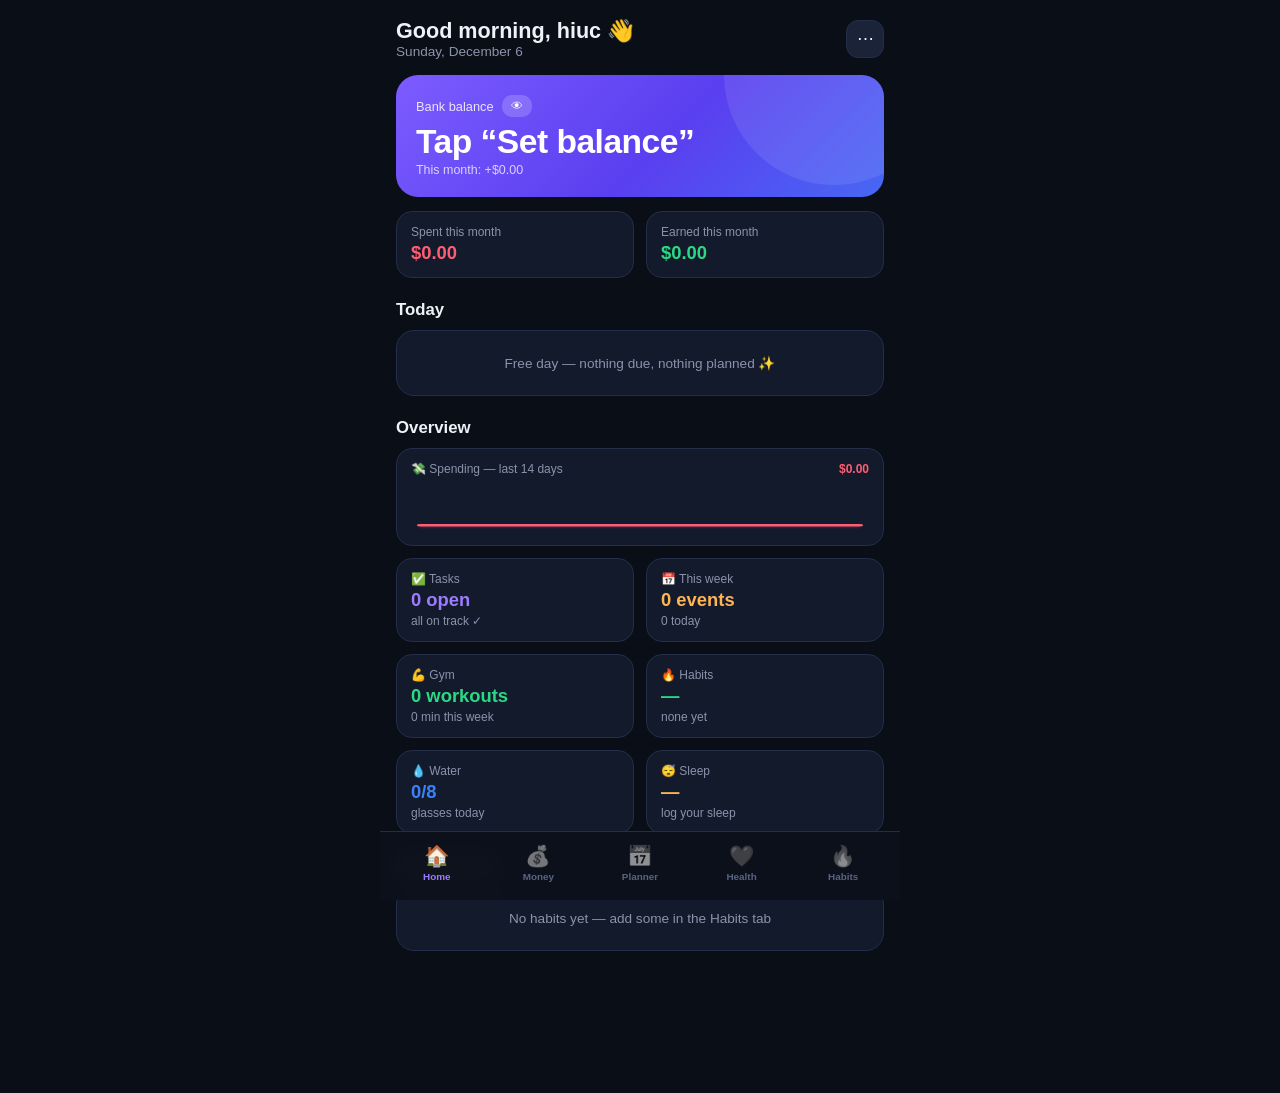
==== commit 72787651: "Add files via upload" ====
--- a/LifeHub.html
+++ b/LifeHub.html
@@ -2,1226 +2,13 @@
 <html lang="en">
 <head>
 <meta charset="UTF-8">
-<meta name="viewport" content="width=device-width, initial-scale=1, viewport-fit=cover, user-scalable=no">
+<meta name="viewport" content="width=device-width, initial-scale=1">
 <meta name="theme-color" content="#0a0e17">
-<meta name="apple-mobile-web-app-capable" content="yes">
-<meta name="mobile-web-app-capable" content="yes">
-<meta name="apple-mobile-web-app-status-bar-style" content="black-translucent">
-<meta name="apple-mobile-web-app-title" content="LifeHub">
 <title>LifeHub</title>
 <link rel="manifest" href="manifest.webmanifest">
-<link rel="icon" href="data:image/svg+xml,%3Csvg xmlns='http://www.w3.org/2000/svg' viewBox='0 0 100 100'%3E%3Crect width='100' height='100' rx='22' fill='%237c5cff'/%3E%3Ctext x='50' y='68' font-size='52' text-anchor='middle'%3E%E2%9A%A1%3C/text%3E%3C/svg%3E">
-<style>
-:root{
-  --bg:#0a0e17; --card:#131a2b; --card2:#1a2338; --line:#232e4a;
-  --txt:#eef1f8; --mut:#8a93ab; --dim:#5a6380;
-  --pri:#7c5cff; --pri2:#9d7bff; --grn:#2bd984; --red:#ff5d73; --amb:#ffb454;
-  --grad:linear-gradient(135deg,#7c5cff 0%,#5a3ff0 55%,#3b82f6 130%);
-}
-*{margin:0;padding:0;box-sizing:border-box;-webkit-tap-highlight-color:transparent}
-html{font-size:16px}
-body{
-  background:var(--bg); color:var(--txt);
-  font-family:-apple-system,BlinkMacSystemFont,"Segoe UI",Roboto,Helvetica,Arial,sans-serif;
-  min-height:100vh; overscroll-behavior-y:none;
-}
-.app{max-width:520px;margin:0 auto;padding:calc(18px + env(safe-area-inset-top)) 16px calc(130px + env(safe-area-inset-bottom))}
-h1{font-size:1.35rem;font-weight:700}
-h2{font-size:1.05rem;font-weight:700;margin:22px 0 10px}
-.sub{color:var(--mut);font-size:.85rem}
-.row{display:flex;align-items:center;gap:10px}
-.spread{display:flex;align-items:center;justify-content:space-between;gap:10px}
-.card{background:var(--card);border:1px solid var(--line);border-radius:18px;padding:16px;margin-bottom:12px}
-.grid2{display:grid;grid-template-columns:1fr 1fr;gap:12px}
-
-/* ---------- balance ---------- */
-.bal-card{background:var(--grad);border:none;border-radius:22px;padding:20px;margin-bottom:14px;position:relative;overflow:hidden}
-.bal-card::after{content:"";position:absolute;width:220px;height:220px;border-radius:50%;background:rgba(255,255,255,.09);top:-110px;right:-60px}
-.bal-label{font-size:.8rem;color:rgba(255,255,255,.85);display:flex;align-items:center;gap:8px}
-.bal-amt{font-size:2.1rem;font-weight:800;letter-spacing:-.5px;margin:6px 0 2px;color:#fff}
-.bal-sub{font-size:.78rem;color:rgba(255,255,255,.75)}
-.eye{background:rgba(255,255,255,.18);border:none;color:#fff;border-radius:10px;padding:4px 9px;font-size:.75rem;cursor:pointer}
-
-/* ---------- stats ---------- */
-.stat{background:var(--card);border:1px solid var(--line);border-radius:16px;padding:13px 14px}
-.stat .v{font-size:1.15rem;font-weight:750;margin-top:3px}
-.stat .l{font-size:.75rem;color:var(--mut)}
-.grn{color:var(--grn)} .red{color:var(--red)} .amb{color:var(--amb)} .pri{color:var(--pri2)}
-
-/* ---------- buttons / inputs ---------- */
-.btn{border:none;border-radius:14px;padding:13px 18px;font-size:.95rem;font-weight:650;cursor:pointer;font-family:inherit}
-.btn-p{background:var(--grad);color:#fff;width:100%}
-.btn-g{background:var(--card2);color:var(--txt);border:1px solid var(--line)}
-.btn-d{background:rgba(255,93,115,.12);color:var(--red);border:1px solid rgba(255,93,115,.3)}
-.mini{padding:7px 12px;font-size:.8rem;border-radius:10px}
-.icon-btn{background:var(--card2);border:1px solid var(--line);color:var(--txt);border-radius:12px;width:38px;height:38px;font-size:1.05rem;cursor:pointer;display:flex;align-items:center;justify-content:center;flex:none}
-.inp{width:100%;background:var(--card2);border:1px solid var(--line);border-radius:13px;padding:13px 14px;color:var(--txt);font-size:1rem;font-family:inherit;outline:none;margin-bottom:10px}
-.inp:focus{border-color:var(--pri)}
-.inp::placeholder{color:var(--dim)}
-label.f{display:block;font-size:.78rem;color:var(--mut);margin:2px 0 6px;font-weight:600}
-input[type="date"],input[type="time"]{color-scheme:dark}
-
-/* segmented */
-.seg{display:flex;background:var(--card2);border:1px solid var(--line);border-radius:13px;padding:4px;margin-bottom:12px}
-.seg button{flex:1;background:none;border:none;color:var(--mut);padding:9px;border-radius:10px;font-size:.9rem;font-weight:650;cursor:pointer;font-family:inherit}
-.seg button.on{background:var(--pri);color:#fff}
-.seg button.on.exp{background:var(--red)}
-.seg button.on.inc{background:var(--grn);color:#06281a}
-
-/* chips */
-.chips{display:flex;flex-wrap:wrap;gap:8px;margin-bottom:12px}
-.chip{background:var(--card2);border:1px solid var(--line);color:var(--mut);border-radius:20px;padding:8px 13px;font-size:.85rem;cursor:pointer;font-family:inherit}
-.chip.on{background:rgba(124,92,255,.18);border-color:var(--pri);color:var(--txt)}
-
-/* ---------- lists ---------- */
-.item{display:flex;align-items:center;gap:12px;background:var(--card);border:1px solid var(--line);border-radius:16px;padding:12px 14px;margin-bottom:8px}
-.item .ico{width:40px;height:40px;border-radius:12px;background:var(--card2);display:flex;align-items:center;justify-content:center;font-size:1.15rem;flex:none}
-.item .bd{flex:1;min-width:0}
-.item .t{font-size:.93rem;font-weight:600;overflow:hidden;text-overflow:ellipsis;white-space:nowrap}
-.item .s{font-size:.75rem;color:var(--mut);margin-top:2px}
-.item .amt{font-weight:750;font-size:.95rem;flex:none}
-.x{background:none;border:none;color:var(--dim);font-size:1rem;cursor:pointer;padding:6px;flex:none}
-.date-head{font-size:.75rem;color:var(--mut);font-weight:700;text-transform:uppercase;letter-spacing:.5px;margin:16px 0 8px}
-.empty{text-align:center;color:var(--mut);font-size:.88rem;padding:34px 10px}
-.empty .e{font-size:2rem;display:block;margin-bottom:8px}
-
-/* tasks */
-.ck{width:24px;height:24px;border-radius:8px;border:2px solid var(--line);background:none;cursor:pointer;flex:none;display:flex;align-items:center;justify-content:center;color:#fff;font-size:.8rem}
-.ck.on{background:var(--grn);border-color:var(--grn);color:#06281a}
-.task-done .t{text-decoration:line-through;color:var(--mut)}
-.pdot{width:8px;height:8px;border-radius:50%;flex:none}
-
-/* category bars */
-.bar-row{margin-bottom:10px}
-.bar-top{display:flex;justify-content:space-between;font-size:.82rem;margin-bottom:5px}
-.bar-bg{height:8px;background:var(--card2);border-radius:6px;overflow:hidden}
-.bar-fill{height:100%;background:var(--grad);border-radius:6px}
-
-/* date strip */
-.dstrip{display:flex;gap:6px;margin-bottom:14px}
-.dday{flex:1;background:var(--card);border:1px solid var(--line);border-radius:13px;padding:9px 2px;text-align:center;cursor:pointer}
-.dday .dn{font-size:.62rem;color:var(--mut);text-transform:uppercase;font-weight:700}
-.dday .dd{font-size:1rem;font-weight:700;margin-top:2px}
-.dday.on{background:var(--pri);border-color:var(--pri)}
-.dday.on .dn{color:rgba(255,255,255,.8)} .dday.on .dd{color:#fff}
-.dday .dot{width:4px;height:4px;border-radius:50%;background:var(--amb);margin:3px auto 0}
-.dday .dot.off{visibility:hidden}
-
-/* habits */
-.hdays{display:flex;gap:7px;margin-top:11px}
-.hd{flex:1;aspect-ratio:1;max-width:44px;border-radius:11px;background:var(--card2);border:1px solid var(--line);cursor:pointer;display:flex;flex-direction:column;align-items:center;justify-content:center;gap:1px}
-.hd .n{font-size:.58rem;color:var(--mut);text-transform:uppercase;font-weight:700}
-.hd .m{font-size:.8rem;color:var(--dim)}
-.hd.on{background:rgba(43,217,132,.15);border-color:var(--grn)}
-.hd.on .m{color:var(--grn)} .hd.on .n{color:var(--grn)}
-.hd.today{outline:2px solid var(--pri);outline-offset:1px}
-.hbar{height:7px;background:var(--card2);border-radius:6px;overflow:hidden;flex:1}
-.hbar div{height:100%;background:var(--grn);border-radius:6px}
-
-/* ---------- tab bar ---------- */
-.tabbar{position:fixed;bottom:0;left:0;right:0;background:rgba(13,17,28,.92);backdrop-filter:blur(14px);-webkit-backdrop-filter:blur(14px);border-top:1px solid var(--line);display:flex;max-width:520px;margin:0 auto;padding:8px 6px calc(14px + env(safe-area-inset-bottom));z-index:50}
-.tab{flex:1;background:none;border:none;color:var(--dim);font-size:.62rem;font-weight:650;cursor:pointer;display:flex;flex-direction:column;align-items:center;gap:3px;font-family:inherit;padding:4px 0}
-.tab .ti{font-size:1.28rem;filter:grayscale(1) opacity(.55)}
-.tab.on{color:var(--pri2)} .tab.on .ti{filter:none}
-.panel{display:none} .panel.on{display:block;animation:fade .18s ease}
-@keyframes fade{from{opacity:0;transform:translateY(5px)}to{opacity:1}}
-
-/* ---------- modal sheet ---------- */
-.ovl{position:fixed;inset:0;background:rgba(4,6,12,.7);z-index:100;display:none;align-items:flex-end;justify-content:center}
-.ovl.on{display:flex}
-.sheet{background:#101626;border:1px solid var(--line);border-bottom:none;border-radius:24px 24px 0 0;padding:20px 18px calc(34px + env(safe-area-inset-bottom));width:100%;max-width:520px;max-height:88vh;overflow-y:auto;animation:up .22s ease}
-@keyframes up{from{transform:translateY(60px);opacity:.4}to{transform:none;opacity:1}}
-.grab{width:40px;height:4px;border-radius:4px;background:var(--line);margin:0 auto 16px}
-.sheet h3{font-size:1.1rem;margin-bottom:14px}
-
-/* toast */
-.toast{position:fixed;bottom:calc(112px + env(safe-area-inset-bottom));left:50%;transform:translateX(-50%) translateY(20px);background:var(--card2);border:1px solid var(--line);color:var(--txt);padding:11px 20px;border-radius:14px;font-size:.87rem;font-weight:600;z-index:200;opacity:0;pointer-events:none;transition:.25s;white-space:nowrap;box-shadow:0 8px 30px rgba(0,0,0,.45)}
-.toast.on{opacity:1;transform:translateX(-50%) translateY(0)}
-
-.menu-item{display:flex;align-items:center;gap:12px;padding:14px 6px;border-bottom:1px solid var(--line);cursor:pointer;font-size:.95rem;font-weight:600}
-.menu-item:last-child{border-bottom:none}
-.hide{display:none!important}
-
-/* reminder banner */
-.banner{position:fixed;top:calc(12px + env(safe-area-inset-top));left:12px;right:12px;max-width:496px;margin:0 auto;background:var(--card2);border:1px solid var(--pri);border-radius:16px;padding:14px;display:none;align-items:center;gap:12px;z-index:300;box-shadow:0 10px 40px rgba(0,0,0,.55)}
-.banner.on{display:flex;animation:up .25s ease}
-</style>
+<script>location.replace("./index.html" + location.hash);</script>
+<meta http-equiv="refresh" content="0;url=./index.html">
+<style>body{background:#0a0e17;color:#8a93ab;font-family:sans-serif;display:flex;align-items:center;justify-content:center;height:100vh;margin:0}</style>
 </head>
-<body>
-<div class="app">
-
-  <!-- ============ HOME ============ -->
-  <section id="p-home" class="panel on">
-    <div class="spread" style="margin-bottom:16px">
-      <div><h1 id="greet">Hello 👋</h1><div class="sub" id="greet-date"></div></div>
-      <button class="icon-btn" onclick="openMenu()">⋯</button>
-    </div>
-    <div class="bal-card" onclick="showTab('money')">
-      <div class="bal-label">Bank balance
-        <button class="eye" id="eyeBtn" onclick="event.stopPropagation();toggleEye()">👁</button>
-      </div>
-      <div class="bal-amt" id="home-bal">—</div>
-      <div class="bal-sub" id="home-bal-sub"></div>
-    </div>
-    <div class="grid2">
-      <div class="stat"><div class="l">Spent this month</div><div class="v red" id="home-spent">$0</div></div>
-      <div class="stat"><div class="l">Earned this month</div><div class="v grn" id="home-earned">$0</div></div>
-    </div>
-    <h2>Today</h2>
-    <div class="card" id="home-today"></div>
-    <h2>Overview</h2>
-    <div class="grid2" id="home-grid"></div>
-    <h2 class="spread">Habits today <span class="sub" id="home-habit-count"></span></h2>
-    <div class="card" id="home-habits"></div>
-  </section>
-
-  <!-- ============ MONEY ============ -->
-  <section id="p-money" class="panel">
-    <div class="spread" style="margin-bottom:16px">
-      <h1>Money</h1>
-      <button class="btn btn-g mini" onclick="openBalance()">Set balance</button>
-    </div>
-    <div class="bal-card">
-      <div class="bal-label">Bank balance
-        <button class="eye" id="eyeBtn2" onclick="toggleEye()">👁</button>
-      </div>
-      <div class="bal-amt" id="money-bal">—</div>
-      <div class="bal-sub">Auto-updated by every entry you log</div>
-    </div>
-    <div class="row" style="gap:10px;margin-bottom:14px">
-      <button class="btn btn-p" style="background:rgba(255,93,115,.15);color:var(--red);border:1px solid rgba(255,93,115,.35)" onclick="openTx('exp')">− Spending</button>
-      <button class="btn btn-p" style="background:rgba(43,217,132,.13);color:var(--grn);border:1px solid rgba(43,217,132,.35)" onclick="openTx('inc')">+ Income</button>
-    </div>
-    <div class="card">
-      <div class="spread">
-        <button class="icon-btn" onclick="moveMonth(-1)">‹</button>
-        <b id="month-label"></b>
-        <button class="icon-btn" onclick="moveMonth(1)">›</button>
-      </div>
-      <div class="grid2" style="margin-top:12px">
-        <div class="stat"><div class="l">Income</div><div class="v grn" id="m-inc">$0</div></div>
-        <div class="stat"><div class="l">Spending</div><div class="v red" id="m-exp">$0</div></div>
-      </div>
-      <div class="stat" style="margin-top:10px"><div class="l">Net (saved)</div><div class="v" id="m-net">$0</div></div>
-    </div>
-    <div class="grid2" id="money-stats" style="margin-bottom:12px"></div>
-    <div class="card" id="budget-card">
-      <div class="spread"><h2 style="margin:0;font-size:.95rem">🎯 Monthly budget</h2><button class="btn btn-g mini" onclick="openBudget()">Set</button></div>
-      <div id="budget-body" style="margin-top:10px"></div>
-    </div>
-    <div class="card">
-      <div class="spread"><h2 style="margin:0;font-size:.95rem">🔁 Recurring payments</h2><button class="btn btn-g mini" onclick="openRecur()">+ Add</button></div>
-      <div id="recur-list" style="margin-top:6px"></div>
-    </div>
-    <div class="card" id="cat-card">
-      <h2 id="cat-title" style="margin:0 0 12px;font-size:.95rem">Where it went</h2>
-      <div class="row" style="gap:16px"><div style="width:132px;flex:none" id="cat-donut"></div><div style="flex:1;min-width:0" id="cat-legend"></div></div>
-    </div>
-    <div class="card"><h2 style="margin:0 0 10px;font-size:.95rem">Income vs spending — 6 months</h2><div id="trend-chart"></div><div class="row" id="trend-legend" style="justify-content:center;gap:16px;margin-top:6px"></div></div>
-    <div class="card"><h2 style="margin:0 0 10px;font-size:.95rem">Spending — last 14 days</h2><div id="spend-spark"></div></div>
-    <h2>Transactions</h2>
-    <div id="tx-list"></div>
-  </section>
-
-  <!-- ============ TASKS ============ -->
-  <section id="p-tasks" class="panel">
-    <div class="spread" style="margin-bottom:16px">
-      <h1>Tasks</h1><span class="sub" id="task-count"></span>
-    </div>
-    <div class="grid2" id="task-stats" style="margin-bottom:12px"></div>
-    <button class="btn btn-p" style="margin-bottom:16px" onclick="openTask()">+ New task</button>
-    <div id="task-list"></div>
-  </section>
-
-  <!-- ============ SCHEDULE ============ -->
-  <section id="p-plan" class="panel">
-    <div class="spread" style="margin-bottom:16px">
-      <h1>Schedule</h1>
-      <div class="row">
-        <button class="icon-btn" onclick="moveWeek(-1)">‹</button>
-        <button class="btn btn-g mini" onclick="goToday()">Today</button>
-        <button class="icon-btn" onclick="moveWeek(1)">›</button>
-      </div>
-    </div>
-    <div class="dstrip" id="dstrip"></div>
-    <div class="grid2" id="plan-stats" style="margin-bottom:12px"></div>
-    <div class="spread" style="margin-bottom:10px">
-      <b id="sel-date-label"></b>
-      <span class="row" style="gap:8px">
-        <button class="btn btn-g mini" onclick="openTask(selDate)">+ Task</button>
-        <button class="btn btn-g mini" onclick="openEvent()">+ Event</button>
-      </span>
-    </div>
-    <div id="event-list"></div>
-  </section>
-
-  <!-- ============ HEALTH ============ -->
-  <section id="p-gym" class="panel">
-    <div class="spread" style="margin-bottom:16px">
-      <h1>Health</h1>
-      <button class="btn btn-g mini" onclick="openWeight()">⚖️ Log weight</button>
-    </div>
-    <div class="grid2" id="gym-stats" style="margin-bottom:12px"></div>
-    <div class="card" id="remind-card">
-      <div class="spread"><h2 style="margin:0;font-size:.95rem">🏃 Exercise reminders</h2><button class="btn btn-g mini" id="remind-toggle" onclick="toggleRemind()">Off</button></div>
-      <div id="remind-body" style="margin-top:10px"></div>
-    </div>
-    <div class="card">
-      <div class="spread"><h2 style="margin:0;font-size:.95rem">💧 Water today</h2><span class="sub" id="water-count"></span></div>
-      <div class="row" style="margin-top:12px">
-        <button class="icon-btn" onclick="addWater(-1)">−</button>
-        <div class="hbar" style="height:12px"><div id="water-bar" style="background:#3b82f6"></div></div>
-        <button class="icon-btn" style="background:rgba(59,130,246,.2);border-color:#3b82f6" onclick="addWater(1)">+</button>
-      </div>
-      <div id="water-week" style="margin-top:10px"></div>
-    </div>
-    <div class="card">
-      <div class="spread"><h2 style="margin:0;font-size:.95rem">😴 Sleep</h2><button class="btn btn-g mini" onclick="openSleep()">+ Log</button></div>
-      <div id="sleep-body" style="margin-top:10px"></div>
-    </div>
-    <button class="btn btn-p" style="margin-bottom:14px" onclick="openWorkout()">+ Log workout</button>
-    <div class="card" id="weight-card">
-      <div class="spread"><h2 style="margin:0;font-size:.95rem">Body weight</h2><span class="sub" id="weight-latest"></span></div>
-      <div id="weight-chart" style="margin-top:10px"></div>
-    </div>
-    <h2>Workout log</h2>
-    <div id="workout-list"></div>
-  </section>
-
-  <!-- ============ HABITS ============ -->
-  <section id="p-habits" class="panel">
-    <div class="spread" style="margin-bottom:16px">
-      <h1>Habits</h1>
-    </div>
-    <div class="grid2" id="habit-stats" style="margin-bottom:12px"></div>
-    <div class="row" style="margin-bottom:16px">
-      <input class="inp" id="habit-inp" placeholder="New habit… e.g. Gym, Read, Pray" style="margin:0">
-      <button class="icon-btn" style="background:var(--pri);border-color:var(--pri);color:#fff" onclick="addHabit()">+</button>
-    </div>
-    <div id="habit-list"></div>
-  </section>
-
-</div>
-
-<!-- tab bar -->
-<nav class="tabbar">
-  <button class="tab on" id="tb-home" onclick="showTab('home')"><span class="ti">🏠</span>Home</button>
-  <button class="tab" id="tb-money" onclick="showTab('money')"><span class="ti">💰</span>Money</button>
-  <button class="tab" id="tb-tasks" onclick="showTab('tasks')"><span class="ti">✅</span>Tasks</button>
-  <button class="tab" id="tb-plan" onclick="showTab('plan')"><span class="ti">📅</span>Plan</button>
-  <button class="tab" id="tb-gym" onclick="showTab('gym')"><span class="ti">❤️</span>Health</button>
-  <button class="tab" id="tb-habits" onclick="showTab('habits')"><span class="ti">🔥</span>Habits</button>
-</nav>
-
-<!-- modal -->
-<div class="ovl" id="ovl" onclick="if(event.target===this)closeModal()">
-  <div class="sheet"><div class="grab"></div><div id="sheet-body"></div></div>
-</div>
-<div class="banner" id="banner">
-  <div style="flex:1"><b id="banner-title">Time to move! 🏃</b><div class="sub" style="margin-top:2px">Stand up, stretch, do a few squats or a quick walk.</div></div>
-  <button class="btn btn-g mini" onclick="dismissBanner()">OK ✓</button>
-</div>
-<div class="toast" id="toast"></div>
-<input type="file" id="import-file" accept=".json" class="hide" onchange="doImport(this)">
-
-<script>
-"use strict";
-/* ================= state ================= */
-const KEY = "lifehub_v1";
-const DEF = { name:"hiuc", balance:null, hideBal:false, budget:null, waterGoal:8, tx:[], tasks:[], events:[], habits:[], workouts:[], weights:[], recur:[], water:{}, sleep:{}, remind:{ on:false, every:3, from:9, to:22, last:0 } };
-let S = load();
-function load(){
-  try{ const d = JSON.parse(localStorage.getItem(KEY)); if(d && typeof d === "object") return Object.assign(JSON.parse(JSON.stringify(DEF)), d); }catch(e){}
-  return JSON.parse(JSON.stringify(DEF));
-}
-let saveN = 0;
-function save(){
-  localStorage.setItem(KEY, JSON.stringify(S));
-  if(++saveN === 30) toast("Tip: back up your data now and then (⋯ → Back up)");
-}
-const $ = s => document.querySelector(s);
-const uid = () => Date.now().toString(36) + Math.random().toString(36).slice(2,7);
-const esc = s => String(s==null?"":s).replace(/&/g,"&amp;").replace(/</g,"&lt;").replace(/>/g,"&gt;").replace(/"/g,"&quot;");
-
-/* ================= dates ================= */
-const todayStr = () => new Date().toLocaleDateString("en-CA");
-const parseD = s => new Date(s + "T00:00:00");
-function addDays(s, n){ const d = parseD(s); d.setDate(d.getDate()+n); return d.toLocaleDateString("en-CA"); }
-function fmtDay(s){
-  const t = todayStr();
-  if(s === t) return "Today";
-  if(s === addDays(t,1)) return "Tomorrow";
-  if(s === addDays(t,-1)) return "Yesterday";
-  return parseD(s).toLocaleDateString("en-US",{weekday:"short",month:"short",day:"numeric"});
-}
-const monthKey = s => s.slice(0,7);
-
-/* ================= money fmt ================= */
-function fmt(n){
-  const neg = n < 0; const a = Math.abs(+n||0);
-  return (neg?"−":"") + "$" + a.toLocaleString("en-US",{minimumFractionDigits:2,maximumFractionDigits:2});
-}
-const fmtS = n => (n>=0?"+":"−") + fmt(Math.abs(n)).replace("−","");
-
-/* ================= categories ================= */
-const CATS = {
-  exp: [["🍔","Food"],["🚗","Transport"],["🛍️","Shopping"],["🧾","Bills"],["🎮","Fun"],["💊","Health"],["📚","Education"],["✨","Other"]],
-  inc: [["💼","Salary"],["💻","Freelance"],["🎁","Gift"],["📈","Investment"],["✨","Other"]]
-};
-function catIcon(type, name){
-  const f = (CATS[type]||[]).find(c => c[1] === name);
-  return f ? f[0] : "✨";
-}
-
-/* ================= tabs ================= */
-let curTab = "home";
-function showTab(t){
-  curTab = t;
-  ["home","money","tasks","plan","gym","habits"].forEach(k => {
-    $("#p-"+k).classList.toggle("on", k===t);
-    $("#tb-"+k).classList.toggle("on", k===t);
-  });
-  render();
-  window.scrollTo(0,0);
-}
-function render(){
-  if(curTab==="home") renderHome();
-  if(curTab==="money") renderMoney();
-  if(curTab==="tasks") renderTasks();
-  if(curTab==="plan") renderPlan();
-  if(curTab==="gym") renderGym();
-  if(curTab==="habits") renderHabits();
-}
-
-/* ================= mini charts ================= */
-function barsSVG(vals, color){
-  const max = Math.max.apply(null, vals.concat(1));
-  const n = vals.length, bw = 100/n;
-  let r = "";
-  vals.forEach((v,i) => {
-    const h = Math.max(v/max*30, 1);
-    r += `<rect x="${(i*bw+0.8).toFixed(2)}" y="${(32-h).toFixed(2)}" width="${(bw-1.6).toFixed(2)}" height="${h.toFixed(2)}" rx="1" fill="${color}" opacity="${v?"1":"0.22"}"/>`;
-  });
-  return `<svg viewBox="0 0 100 34" style="width:100%;height:48px;display:block" preserveAspectRatio="none">${r}</svg>`;
-}
-function lineSVG(vals, color){
-  if(vals.length < 2) return `<div class="sub" style="padding:4px 0">Log your weight a few times to see the trend line.</div>`;
-  const min = Math.min.apply(null,vals), max = Math.max.apply(null,vals), sp = (max-min) || 1;
-  const P = vals.map((v,i) => [ (i/(vals.length-1))*95 + 2.5, 3 + (1-(v-min)/sp)*26 ]);
-  const pts = P.map(p => p[0].toFixed(1)+","+p[1].toFixed(1)).join(" ");
-  const last = P[P.length-1];
-  return `<svg viewBox="0 0 100 32" style="width:100%;height:56px;display:block" preserveAspectRatio="none">
-    <polyline points="${pts}" fill="none" stroke="${color}" stroke-width="1.8" stroke-linecap="round" stroke-linejoin="round"/>
-    <circle cx="${last[0].toFixed(1)}" cy="${last[1].toFixed(1)}" r="2.6" fill="${color}"/></svg>`;
-}
-function statCard(l, v, cls, sub, tab){
-  return `<div class="stat" ${tab?`style="cursor:pointer" onclick="showTab('${tab}')"`:""}>
-    <div class="l">${l}</div><div class="v ${cls||""}">${v}</div>${sub?`<div class="l" style="margin-top:3px">${sub}</div>`:""}</div>`;
-}
-const PALETTE = ["#7c5cff","#3b82f6","#2bd984","#ffb454","#ff5d73","#22d3ee","#a78bfa","#f472b6"];
-function pieSVG(parts, total){
-  let a0 = -Math.PI/2, out = "";
-  parts.forEach(p => {
-    const frac = p.v/total;
-    if(frac >= 0.999){ out += `<circle cx="21" cy="21" r="16" fill="${p.c}"/>`; return; }
-    const a1 = a0 + frac*2*Math.PI;
-    const x0 = 21+16*Math.cos(a0), y0 = 21+16*Math.sin(a0);
-    const x1 = 21+16*Math.cos(a1), y1 = 21+16*Math.sin(a1);
-    out += `<path d="M21 21 L${x0.toFixed(2)} ${y0.toFixed(2)} A16 16 0 ${frac>0.5?1:0} 1 ${x1.toFixed(2)} ${y1.toFixed(2)} Z" fill="${p.c}" stroke="#131a2b" stroke-width="0.6"/>`;
-    a0 = a1;
-  });
-  return `<svg viewBox="0 0 42 42" style="width:100%;display:block">${out}</svg>`;
-}
-function sparkLineSVG(vals, color){
-  const max = Math.max.apply(null, vals.concat(1));
-  const n = vals.length;
-  const X = i => 2 + i*(96/(n-1));
-  const Y = v => 2 + (1-v/max)*27;
-  const pts = vals.map((v,i)=>X(i).toFixed(1)+","+Y(v).toFixed(1)).join(" ");
-  return `<svg viewBox="0 0 100 33" style="width:100%;height:56px;display:block" preserveAspectRatio="none">
-    <polygon points="2,31 ${pts} 98,31" fill="${color}" opacity="0.12"/>
-    <polyline points="${pts}" fill="none" stroke="${color}" stroke-width="1.4" stroke-linejoin="round" stroke-linecap="round"/></svg>`;
-}
-function trendSVG(months){
-  const max = Math.max(1, ...months.map(m => Math.max(m.inc, m.exp)));
-  const n = months.length;
-  const X = i => 6 + i*(88/(n-1));
-  const Y = v => 3 + (1-v/max)*26;
-  const line = key => months.map((m,i)=>X(i).toFixed(1)+","+Y(m[key]).toFixed(1)).join(" ");
-  let dots = "", labels = "";
-  months.forEach((m,i) => {
-    dots += `<circle cx="${X(i).toFixed(1)}" cy="${Y(m.inc).toFixed(1)}" r="1.3" fill="#2bd984"/>`;
-    dots += `<circle cx="${X(i).toFixed(1)}" cy="${Y(m.exp).toFixed(1)}" r="1.3" fill="#ff5d73"/>`;
-    labels += `<text x="${X(i).toFixed(1)}" y="37.5" text-anchor="middle" font-size="3.4" fill="#8a93ab">${m.label}</text>`;
-  });
-  return `<svg viewBox="0 0 100 39" style="width:100%;height:120px;display:block">
-    <polyline points="${line("inc")}" fill="none" stroke="#2bd984" stroke-width="1.4" stroke-linejoin="round" stroke-linecap="round"/>
-    <polyline points="${line("exp")}" fill="none" stroke="#ff5d73" stroke-width="1.4" stroke-linejoin="round" stroke-linecap="round"/>
-    ${dots}${labels}</svg>`;
-}
-
-/* ================= modal / toast ================= */
-function openModal(html){ $("#sheet-body").innerHTML = html; $("#ovl").classList.add("on"); }
-function closeModal(){ $("#ovl").classList.remove("on"); }
-let toastT;
-function toast(msg){
-  const el = $("#toast"); el.textContent = msg; el.classList.add("on");
-  clearTimeout(toastT); toastT = setTimeout(()=>el.classList.remove("on"), 1800);
-}
-function confirmBox(msg, fn){
-  window._cf = fn;
-  openModal(`<h3>Are you sure?</h3><p class="sub" style="margin-bottom:16px">${esc(msg)}</p>
-    <div class="row"><button class="btn btn-g" style="flex:1" onclick="closeModal()">Cancel</button>
-    <button class="btn btn-d" style="flex:1" onclick="window._cf();closeModal()">Delete</button></div>`);
-}
-
-/* ================= balance ================= */
-function balTxt(){
-  if(S.balance == null) return "Tap “Set balance”";
-  return S.hideBal ? "••••••" : fmt(S.balance);
-}
-function toggleEye(){ S.hideBal = !S.hideBal; save(); render(); }
-function openBalance(){
-  openModal(`<h3>Set bank balance</h3>
-    <p class="sub" style="margin-bottom:12px">Enter what your bank shows right now. After this, every spending or income you log updates it automatically — so it keeps mirroring your real balance.</p>
-    <input class="inp" id="bal-inp" inputmode="decimal" placeholder="0.00" value="${S.balance!=null?S.balance:""}">
-    <button class="btn btn-p" onclick="saveBalance()">Save</button>`);
-  setTimeout(()=>{ const e=$("#bal-inp"); if(e) e.focus(); }, 100);
-}
-function saveBalance(){
-  const v = parseFloat(String($("#bal-inp").value).replace(",","."));
-  if(isNaN(v)){ toast("Enter a valid number"); return; }
-  S.balance = v; save(); closeModal(); render(); toast("Balance set ✓");
-}
-
-function openBudget(){
-  openModal(`<h3>Monthly spending budget</h3>
-    <p class="sub" style="margin-bottom:12px">I'll track every month's spending against this limit. Leave empty to remove it.</p>
-    <input class="inp" id="bud-inp" inputmode="decimal" placeholder="e.g. 1500" value="${S.budget||""}">
-    <button class="btn btn-p" onclick="saveBudget()">Save</button>`);
-  setTimeout(()=>{ const e=$("#bud-inp"); if(e) e.focus(); }, 100);
-}
-function saveBudget(){
-  const v = parseFloat(String($("#bud-inp").value).replace(",","."));
-  S.budget = (isNaN(v) || v <= 0) ? null : v;
-  save(); closeModal(); render(); toast(S.budget ? "Budget set ✓" : "Budget removed");
-}
-
-/* ================= recurring payments ================= */
-function nextRecur(r){
-  const t = todayStr(), mk = monthKey(t);
-  const [yy,mm] = mk.split("-").map(Number);
-  const dim = new Date(yy, mm, 0).getDate();
-  const due = mk + "-" + String(Math.min(r.day, dim)).padStart(2,"0");
-  if(r.lastApplied !== mk && t <= due) return due;
-  const dim2 = new Date(yy, mm+1, 0).getDate();
-  const nm = new Date(yy, mm, 1);
-  return nm.getFullYear() + "-" + String(nm.getMonth()+1).padStart(2,"0") + "-" + String(Math.min(r.day, dim2)).padStart(2,"0");
-}
-function applyRecur(){
-  const t = todayStr(), mk = monthKey(t);
-  const [yy,mm] = mk.split("-").map(Number);
-  const dim = new Date(yy, mm, 0).getDate();
-  let n = 0;
-  S.recur.forEach(r => {
-    const due = mk + "-" + String(Math.min(r.day, dim)).padStart(2,"0");
-    if(r.lastApplied !== mk && t >= due){
-      S.tx.push({ id:uid(), type:r.type, amount:r.amount, cat:r.cat, note:r.name + " 🔁", date:due });
-      if(S.balance != null) S.balance += (r.type==="inc" ? r.amount : -r.amount);
-      r.lastApplied = mk; n++;
-    }
-  });
-  if(n){ save(); setTimeout(()=>toast(n + " recurring payment" + (n>1?"s":"") + " logged 🔁"), 600); }
-}
-function openRecur(){
-  M = { rtype:"exp", rcat:CATS.exp[0][1] };
-  openModal(`<h3>New recurring payment</h3>
-    <div class="seg">
-      <button class="on exp" id="rt-exp" onclick="setRType('exp')">− Payment</button>
-      <button id="rt-inc" onclick="setRType('inc')">+ Income</button>
-    </div>
-    <label class="f">Name</label>
-    <input class="inp" id="rc-name" placeholder="e.g. Netflix, rent, salary…">
-    <label class="f">Amount</label>
-    <input class="inp" id="rc-amt" inputmode="decimal" placeholder="0.00">
-    <label class="f">Category</label>
-    <div class="chips" id="rc-cats"></div>
-    <label class="f">Day of the month (1–28)</label>
-    <input class="inp" id="rc-day" inputmode="numeric" placeholder="e.g. 1">
-    <p class="sub" style="margin-bottom:12px">It's logged automatically on that day every month and your balance updates by itself.</p>
-    <button class="btn btn-p" onclick="saveRecur()">Add</button>`);
-  drawRCats();
-}
-function setRType(t){
-  M.rtype = t; M.rcat = CATS[t][0][1];
-  $("#rt-exp").className = t==="exp" ? "on exp" : "";
-  $("#rt-inc").className = t==="inc" ? "on inc" : "";
-  drawRCats();
-}
-function drawRCats(){
-  $("#rc-cats").innerHTML = CATS[M.rtype].map(c =>
-    `<button class="chip ${M.rcat===c[1]?"on":""}" onclick="M.rcat='${c[1]}';drawRCats()">${c[0]} ${c[1]}</button>`).join("");
-}
-function saveRecur(){
-  const name = $("#rc-name").value.trim();
-  const amt = parseFloat(String($("#rc-amt").value).replace(",","."));
-  const day = parseInt($("#rc-day").value, 10);
-  if(!name){ toast("Give it a name"); return; }
-  if(isNaN(amt) || amt <= 0){ toast("Enter a valid amount"); return; }
-  if(isNaN(day) || day < 1 || day > 28){ toast("Day must be 1–28"); return; }
-  const r = { id:uid(), name, amount:amt, day, type:M.rtype, cat:M.rcat, lastApplied:null };
-  const t = todayStr(), mk = monthKey(t);
-  const due = mk + "-" + String(day).padStart(2,"0");
-  if(t > due) r.lastApplied = mk; /* day already passed → starts next month */
-  S.recur.push(r);
-  save(); closeModal(); applyRecur(); render();
-  toast("Added — first log: " + fmtDay(nextRecur(r)));
-}
-function delRecur(id){
-  confirmBox("Remove this recurring payment? Already-logged transactions stay.", ()=>{
-    S.recur = S.recur.filter(r=>r.id!==id); save(); render(); toast("Removed");
-  });
-}
-
-/* ================= transactions ================= */
-let viewMonth = monthKey(todayStr());
-let M = {};
-function moveMonth(d){
-  const [y,m] = viewMonth.split("-").map(Number);
-  const dt = new Date(y, m-1+d, 1);
-  viewMonth = dt.getFullYear() + "-" + String(dt.getMonth()+1).padStart(2,"0");
-  renderMoney();
-}
-function openTx(type){
-  M = { type, cat: CATS[type][0][1] };
-  openModal(`<h3>${type==="exp" ? "Add spending" : "Add income"}</h3>
-    <div class="seg">
-      <button class="${M.type==="exp"?"on exp":""}" onclick="setTxType('exp')">− Spending</button>
-      <button class="${M.type==="inc"?"on inc":""}" onclick="setTxType('inc')">+ Income</button>
-    </div>
-    <label class="f">Amount</label>
-    <input class="inp" id="tx-amt" inputmode="decimal" placeholder="0.00" style="font-size:1.4rem;font-weight:700">
-    <label class="f">Category</label>
-    <div class="chips" id="tx-cats"></div>
-    <label class="f">Note (optional)</label>
-    <input class="inp" id="tx-note" placeholder="e.g. groceries, taxi…">
-    <label class="f">Date</label>
-    <input class="inp" type="date" id="tx-date" value="${todayStr()}">
-    <button class="btn btn-p" onclick="saveTx()">Save</button>`);
-  drawCats();
-  setTimeout(()=>{ const e=$("#tx-amt"); if(e) e.focus(); }, 100);
-}
-function setTxType(t){
-  const amt = $("#tx-amt").value, note = $("#tx-note").value, date = $("#tx-date").value;
-  M.type = t; M.cat = CATS[t][0][1];
-  openTx(t);
-  $("#tx-amt").value = amt; $("#tx-note").value = note; $("#tx-date").value = date;
-}
-function drawCats(){
-  $("#tx-cats").innerHTML = CATS[M.type].map(c =>
-    `<button class="chip ${M.cat===c[1]?"on":""}" onclick="M.cat='${c[1]}';drawCats()">${c[0]} ${c[1]}</button>`).join("");
-}
-function saveTx(){
-  const amt = parseFloat(String($("#tx-amt").value).replace(",","."));
-  if(isNaN(amt) || amt <= 0){ toast("Enter a valid amount"); return; }
-  const date = $("#tx-date").value || todayStr();
-  S.tx.push({ id:uid(), type:M.type, amount:amt, cat:M.cat, note:$("#tx-note").value.trim(), date });
-  if(S.balance != null) S.balance += (M.type==="inc" ? amt : -amt);
-  save(); closeModal();
-  viewMonth = monthKey(date);
-  render(); toast(M.type==="inc" ? "Income added ✓" : "Spending added ✓");
-}
-function delTx(id){
-  confirmBox("Delete this transaction? Your balance will be adjusted back.", ()=>{
-    const i = S.tx.findIndex(t=>t.id===id); if(i<0) return;
-    const t = S.tx[i];
-    if(S.balance != null) S.balance += (t.type==="inc" ? -t.amount : t.amount);
-    S.tx.splice(i,1); save(); render(); toast("Deleted");
-  });
-}
-function monthTx(){ return S.tx.filter(t => monthKey(t.date) === viewMonth); }
-
-function renderMoney(){
-  $("#money-bal").textContent = balTxt();
-  const [y,m] = viewMonth.split("-").map(Number);
-  $("#month-label").textContent = new Date(y, m-1, 1).toLocaleDateString("en-US",{month:"long",year:"numeric"});
-  const tx = monthTx();
-  const inc = tx.filter(t=>t.type==="inc").reduce((a,t)=>a+t.amount,0);
-  const exp = tx.filter(t=>t.type==="exp").reduce((a,t)=>a+t.amount,0);
-  $("#m-inc").textContent = fmt(inc);
-  $("#m-exp").textContent = fmt(exp);
-  const net = inc - exp;
-  const netEl = $("#m-net");
-  netEl.textContent = fmtS(net);
-  netEl.className = "v " + (net >= 0 ? "grn" : "red");
-
-  /* category donut */
-  const sums = {};
-  tx.filter(t=>t.type==="exp").forEach(t => sums[t.cat] = (sums[t.cat]||0) + t.amount);
-  const entries = Object.entries(sums).sort((a,b)=>b[1]-a[1]);
-  $("#cat-card").style.display = entries.length ? "" : "none";
-  if(entries.length){
-    const parts = entries.map((e,i)=>({ v:e[1], c:PALETTE[i%PALETTE.length] }));
-    $("#cat-title").textContent = "Where it went · " + fmt(exp);
-    $("#cat-donut").innerHTML = pieSVG(parts, exp);
-    $("#cat-legend").innerHTML = entries.map((e,i)=>
-      `<div class="spread" style="padding:3px 0"><span class="row" style="gap:7px;font-size:.82rem"><span style="width:10px;height:10px;border-radius:3px;background:${PALETTE[i%PALETTE.length]};flex:none"></span>${catIcon("exp",e[0])} ${esc(e[0])}</span><span style="font-size:.82rem"><b>${fmt(e[1])}</b> <span class="sub">${Math.round(e[1]/exp*100)}%</span></span></div>`).join("");
-  }
-
-  /* month stats */
-  const isCur = viewMonth === monthKey(todayStr());
-  const daysIn = new Date(y, m, 0).getDate();
-  const daysSo = isCur ? parseD(todayStr()).getDate() : daysIn;
-  const avgDay = exp / Math.max(daysSo, 1);
-  const proj = isCur ? avgDay * daysIn : exp;
-  const biggest = tx.filter(t=>t.type==="exp").sort((a,b)=>b.amount-a.amount)[0];
-  $("#money-stats").innerHTML =
-    statCard("Avg spend / day", fmt(avgDay), "amb") +
-    statCard(isCur ? "Projected month" : "Total spent", fmt(proj), S.budget && proj > S.budget ? "red" : "") +
-    statCard("Top category", entries.length ? catIcon("exp",entries[0][0]) + " " + esc(entries[0][0]) : "—", "pri") +
-    statCard("Largest expense", biggest ? fmt(biggest.amount) : "—", "red");
-
-  /* budget */
-  if(S.budget){
-    const p = Math.min(exp/S.budget*100, 100);
-    const over = exp > S.budget;
-    $("#budget-body").innerHTML = `<div class="spread" style="margin-bottom:6px"><span class="sub">${fmt(exp)} of ${fmt(S.budget)}</span><b class="${over?"red":"grn"}">${over ? fmt(exp-S.budget) + " over" : fmt(S.budget-exp) + " left"}</b></div>
-      <div class="bar-bg" style="height:10px"><div class="bar-fill" style="width:${p}%${over?";background:var(--red)":""}"></div></div>`;
-  } else {
-    $("#budget-body").innerHTML = `<div class="sub">Set a monthly spending limit and I'll track you against it.</div>`;
-  }
-
-  /* recurring list */
-  $("#recur-list").innerHTML = S.recur.length ? S.recur.map(r =>
-    `<div class="spread" style="padding:8px 0;border-bottom:1px solid var(--line)">
-       <span class="row" style="gap:8px;min-width:0"><span>${catIcon(r.type,r.cat)}</span><span style="font-size:.88rem;font-weight:600;overflow:hidden;text-overflow:ellipsis;white-space:nowrap">${esc(r.name)}</span></span>
-       <span class="row" style="gap:8px;flex:none"><span style="font-size:.85rem;font-weight:700" class="${r.type==="inc"?"grn":"red"}">${r.type==="inc"?"+":"−"}${fmt(r.amount)}</span><span class="sub" style="font-size:.72rem">${fmtDay(nextRecur(r))}</span><button class="x" onclick="delRecur('${r.id}')">✕</button></span></div>`).join("")
-    : `<div class="sub" style="padding:4px 0">Subscriptions, rent, salary — logged automatically on their day every month.</div>`;
-
-  /* 6-month trend */
-  const months = [];
-  for(let i=5;i>=0;i--){
-    const dd = new Date(y, m-1-i, 1);
-    const k = dd.getFullYear() + "-" + String(dd.getMonth()+1).padStart(2,"0");
-    const mtx = S.tx.filter(t=>monthKey(t.date)===k);
-    months.push({ label: dd.toLocaleDateString("en-US",{month:"short"}),
-      inc: mtx.filter(t=>t.type==="inc").reduce((a,t)=>a+t.amount,0),
-      exp: mtx.filter(t=>t.type==="exp").reduce((a,t)=>a+t.amount,0) });
-  }
-  $("#trend-chart").innerHTML = trendSVG(months);
-  $("#trend-legend").innerHTML = `<span class="row" style="gap:6px;font-size:.75rem"><span style="width:10px;height:10px;border-radius:3px;background:var(--grn)"></span>Income</span><span class="row" style="gap:6px;font-size:.75rem"><span style="width:10px;height:10px;border-radius:3px;background:var(--red)"></span>Spending</span>`;
-
-  /* last 14 days spark */
-  const t14 = [];
-  for(let i=13;i>=0;i--){
-    const ds = addDays(todayStr(),-i);
-    t14.push(S.tx.filter(t=>t.type==="exp" && t.date===ds).reduce((a,t)=>a+t.amount,0));
-  }
-  $("#spend-spark").innerHTML = sparkLineSVG(t14, "#ff5d73") +
-    `<div class="spread" style="margin-top:4px"><span class="sub" style="font-size:.7rem">2 weeks ago</span><span class="sub" style="font-size:.7rem">today</span></div>`;
-
-  /* list grouped by date */
-  const sorted = [...tx].sort((a,b) => b.date.localeCompare(a.date) || b.id.localeCompare(a.id));
-  if(!sorted.length){
-    $("#tx-list").innerHTML = `<div class="empty"><span class="e">🧾</span>No transactions this month.<br>Log your first spending or income above.</div>`;
-    return;
-  }
-  let html = "", lastD = "";
-  sorted.forEach(t => {
-    if(t.date !== lastD){ html += `<div class="date-head">${fmtDay(t.date)}</div>`; lastD = t.date; }
-    html += `<div class="item">
-      <div class="ico">${catIcon(t.type, t.cat)}</div>
-      <div class="bd"><div class="t">${esc(t.note) || esc(t.cat)}</div><div class="s">${esc(t.cat)}</div></div>
-      <div class="amt ${t.type==="inc"?"grn":"red"}">${t.type==="inc"?"+":"−"}${fmt(t.amount)}</div>
-      <button class="x" onclick="delTx('${t.id}')">✕</button></div>`;
-  });
-  $("#tx-list").innerHTML = html;
-}
-
-/* ================= tasks ================= */
-const PRI = { high:["var(--red)","High"], med:["var(--amb)","Medium"], low:["var(--grn)","Low"] };
-function openTask(due){
-  M = { pri:"med" };
-  openModal(`<h3>New task</h3>
-    <label class="f">What do you need to do?</label>
-    <input class="inp" id="tk-title" placeholder="e.g. Pay electricity bill">
-    <label class="f">Priority</label>
-    <div class="seg" id="tk-pri">
-      <button onclick="setPri('low')">Low</button>
-      <button class="on" onclick="setPri('med')">Medium</button>
-      <button onclick="setPri('high')">High</button>
-    </div>
-    <label class="f">Due date (optional)</label>
-    <input class="inp" type="date" id="tk-due" value="${due||""}">
-    <button class="btn btn-p" onclick="saveTask()">Add task</button>`);
-  setTimeout(()=>{ const e=$("#tk-title"); if(e) e.focus(); }, 100);
-}
-function setPri(p){
-  M.pri = p;
-  const btns = $("#tk-pri").querySelectorAll("button");
-  ["low","med","high"].forEach((k,i)=>btns[i].classList.toggle("on", k===p));
-}
-function saveTask(){
-  const t = $("#tk-title").value.trim();
-  if(!t){ toast("Write the task first"); return; }
-  S.tasks.push({ id:uid(), title:t, pri:M.pri, due:$("#tk-due").value || null, done:false });
-  save(); closeModal(); render(); toast("Task added ✓");
-}
-function toggleTask(id){
-  const t = S.tasks.find(x=>x.id===id); if(!t) return;
-  t.done = !t.done; save(); render();
-}
-function delTask(id){
-  S.tasks = S.tasks.filter(t=>t.id!==id); save(); render(); toast("Deleted");
-}
-function taskRow(t){
-  const dueTxt = t.due ? (t.done ? fmtDay(t.due) : (t.due < todayStr() ? `<span class="red">Overdue · ${fmtDay(t.due)}</span>` : fmtDay(t.due))) : "";
-  return `<div class="item ${t.done?"task-done":""}">
-    <button class="ck ${t.done?"on":""}" onclick="toggleTask('${t.id}')">${t.done?"✓":""}</button>
-    <div class="bd"><div class="t">${esc(t.title)}</div>${dueTxt?`<div class="s">${dueTxt}</div>`:""}</div>
-    <span class="pdot" style="background:${PRI[t.pri][0]}"></span>
-    <button class="x" onclick="delTask('${t.id}')">✕</button></div>`;
-}
-function renderTasks(){
-  const open = S.tasks.filter(t=>!t.done);
-  const done = S.tasks.filter(t=>t.done);
-  $("#task-count").textContent = open.length ? open.length + " to do" : "";
-  const pw = { high:0, med:1, low:2 };
-  open.sort((a,b) => (a.due||"9999") < (b.due||"9999") ? -1 : (a.due||"9999") > (b.due||"9999") ? 1 : pw[a.pri]-pw[b.pri]);
-  const today = todayStr();
-  const g = { over:[], today:[], later:[], someday:[] };
-  open.forEach(t => {
-    if(!t.due) g.someday.push(t);
-    else if(t.due < today) g.over.push(t);
-    else if(t.due === today) g.today.push(t);
-    else g.later.push(t);
-  });
-  const pct = S.tasks.length ? Math.round(done.length / S.tasks.length * 100) : 0;
-  $("#task-stats").innerHTML =
-    statCard("To do", open.length, "pri") +
-    statCard("Overdue", g.over.length, g.over.length ? "red" : "grn") +
-    statCard("Done", done.length, "grn") +
-    statCard("Completion", pct + "%", pct >= 50 ? "grn" : "amb");
-  let html = "";
-  const sec = (label, arr) => { if(arr.length){ html += `<div class="date-head">${label}</div>` + arr.map(taskRow).join(""); } };
-  sec("⚠️ Overdue", g.over); sec("Today", g.today); sec("Upcoming", g.later); sec("Someday", g.someday);
-  if(done.length) html += `<div class="date-head">Done (${done.length})</div>` + done.map(taskRow).join("");
-  if(!html) html = `<div class="empty"><span class="e">🎉</span>Nothing to do.<br>Add a task to get started.</div>`;
-  $("#task-list").innerHTML = html;
-}
-
-/* ================= schedule ================= */
-let selDate = todayStr();
-function moveWeek(d){ selDate = addDays(selDate, d*7); renderPlan(); }
-function goToday(){ selDate = todayStr(); renderPlan(); }
-function pickDay(s){ selDate = s; renderPlan(); }
-function openEvent(){
-  openModal(`<h3>Add event — ${fmtDay(selDate)}</h3>
-    <label class="f">What?</label>
-    <input class="inp" id="ev-title" placeholder="e.g. Meeting with Sam">
-    <label class="f">Time (optional)</label>
-    <input class="inp" type="time" id="ev-time">
-    <label class="f">Note (optional)</label>
-    <input class="inp" id="ev-note" placeholder="Location, details…">
-    <button class="btn btn-p" onclick="saveEvent()">Add to schedule</button>`);
-  setTimeout(()=>{ const e=$("#ev-title"); if(e) e.focus(); }, 100);
-}
-function saveEvent(){
-  const t = $("#ev-title").value.trim();
-  if(!t){ toast("Give the event a name"); return; }
-  S.events.push({ id:uid(), date:selDate, time:$("#ev-time").value || "", title:t, note:$("#ev-note").value.trim() });
-  save(); closeModal(); renderPlan(); toast("Event added ✓");
-}
-function delEvent(id){
-  S.events = S.events.filter(e=>e.id!==id); save(); renderPlan(); toast("Deleted");
-}
-function fmtTime(t){
-  if(!t) return "All day";
-  const [h,m] = t.split(":").map(Number);
-  const ap = h >= 12 ? "PM" : "AM";
-  return ((h%12)||12) + ":" + String(m).padStart(2,"0") + " " + ap;
-}
-function renderPlan(){
-  const d = parseD(selDate);
-  const mon = addDays(selDate, -((d.getDay()+6)%7));
-  let strip = "";
-  for(let i=0;i<7;i++){
-    const ds = addDays(mon, i);
-    const dd = parseD(ds);
-    const hasE = S.events.some(e=>e.date===ds);
-    const hasT = S.tasks.some(k=>!k.done && k.due===ds);
-    strip += `<div class="dday ${ds===selDate?"on":""}" onclick="pickDay('${ds}')">
-      <div class="dn">${dd.toLocaleDateString("en-US",{weekday:"short"}).slice(0,2)}</div>
-      <div class="dd">${dd.getDate()}</div><div class="dot ${hasE||hasT?"":"off"}"${!hasE&&hasT?' style="background:var(--pri2)"':""}></div></div>`;
-  }
-  $("#dstrip").innerHTML = strip;
-  const tS = todayStr();
-  const evToday = S.events.filter(e=>e.date===tS).length;
-  const evWk = S.events.filter(e=>e.date >= mon && e.date <= addDays(mon,6)).length;
-  const evUp = S.events.filter(e=>e.date >= tS).length;
-  $("#plan-stats").innerHTML =
-    statCard("Today", evToday + (evToday===1?" event":" events"), "pri") +
-    statCard("This week", evWk, "amb") +
-    statCard("Upcoming", evUp, "grn") +
-    statCard("Tasks due (wk)", S.tasks.filter(k=>!k.done && k.due && k.due >= mon && k.due <= addDays(mon,6)).length, "pri");
-  $("#sel-date-label").textContent = fmtDay(selDate) + " · " + d.toLocaleDateString("en-US",{month:"long",day:"numeric"});
-  const evs = S.events.filter(e=>e.date===selDate).sort((a,b)=>(a.time||"").localeCompare(b.time||""));
-  const dueT = S.tasks.filter(k=>k.due===selDate);
-  let out = "";
-  if(evs.length) out += evs.map(e =>
-    `<div class="item"><div class="ico">🕒</div>
-     <div class="bd"><div class="t">${esc(e.title)}</div><div class="s">${fmtTime(e.time)}${e.note?" · "+esc(e.note):""}</div></div>
-     <button class="x" onclick="delEvent('${e.id}')">✕</button></div>`).join("");
-  if(dueT.length) out += `<div class="date-head">✅ Tasks due this day</div>` + dueT.map(taskRow).join("");
-  $("#event-list").innerHTML = out || `<div class="empty"><span class="e">🗓️</span>Nothing planned for this day.<br>Add an event or a task above.</div>`;
-}
-
-/* ================= habits ================= */
-function addHabit(){
-  const inp = $("#habit-inp");
-  const n = inp.value.trim();
-  if(!n){ toast("Type a habit name"); return; }
-  S.habits.push({ id:uid(), name:n, days:{} });
-  inp.value = ""; save(); renderHabits(); toast("Habit added ✓");
-}
-function toggleHabit(id, ds){
-  const h = S.habits.find(x=>x.id===id); if(!h) return;
-  if(h.days[ds]) delete h.days[ds]; else h.days[ds] = true;
-  save(); render();
-}
-function delHabit(id){
-  confirmBox("Delete this habit and its history?", ()=>{
-    S.habits = S.habits.filter(h=>h.id!==id); save(); render(); toast("Deleted");
-  });
-}
-function streak(h){
-  let s = 0, d = todayStr();
-  if(!h.days[d]) d = addDays(d,-1);
-  while(h.days[d]){ s++; d = addDays(d,-1); }
-  return s;
-}
-function renderHabits(){
-  const t = todayStr();
-  const doneT = S.habits.filter(h=>h.days[t]).length;
-  let best = 0, wk7 = 0;
-  S.habits.forEach(h => {
-    best = Math.max(best, streak(h));
-    for(let i=0;i<7;i++) if(h.days[addDays(t,-i)]) wk7++;
-  });
-  const pct7 = S.habits.length ? Math.round(wk7 / (S.habits.length*7) * 100) : 0;
-  $("#habit-stats").innerHTML =
-    statCard("Today", S.habits.length ? doneT + "/" + S.habits.length : "—", "grn") +
-    statCard("Last 7 days", pct7 + "%", pct7 >= 60 ? "grn" : "amb") +
-    statCard("Best streak", best ? "🔥 " + best + "d" : "—", "pri") +
-    statCard("Habits", S.habits.length, "");
-  if(!S.habits.length){
-    $("#habit-list").innerHTML = `<div class="empty"><span class="e">🔥</span>No habits yet.<br>Add one above — tap a day to mark it done.</div>`;
-    return;
-  }
-  $("#habit-list").innerHTML = S.habits.map(h => {
-    const st = streak(h);
-    let cells = "";
-    for(let i=6;i>=0;i--){
-      const ds = addDays(t,-i);
-      const dd = parseD(ds);
-      cells += `<div class="hd ${h.days[ds]?"on":""} ${ds===t?"today":""}" onclick="toggleHabit('${h.id}','${ds}')">
-        <div class="n">${dd.toLocaleDateString("en-US",{weekday:"short"}).slice(0,1)}</div>
-        <div class="m">${h.days[ds] ? "✓" : dd.getDate()}</div></div>`;
-    }
-    return `<div class="card"><div class="spread">
-      <b>${esc(h.name)}</b>
-      <div class="row"><span class="sub">${st ? "🔥 " + st + " day" + (st>1?"s":"") : ""}</span>
-      <button class="x" onclick="delHabit('${h.id}')">✕</button></div></div>
-      <div class="hdays">${cells}</div></div>`;
-  }).join("");
-}
-
-/* ================= gym ================= */
-const WTYPES = [["🏋️","Push"],["💪","Pull"],["🦵","Legs"],["🏃","Cardio"],["⚡","Full body"],["🧘","Stretch"],["✨","Other"]];
-function wIcon(name){ const f = WTYPES.find(w => w[1]===name); return f ? f[0] : "💪"; }
-function weekStart(s){ return addDays(s, -((parseD(s).getDay()+6)%7)); }
-function gymWeek(){
-  const mon = weekStart(todayStr());
-  return S.workouts.filter(w => w.date >= mon && w.date <= addDays(mon,6));
-}
-function openWorkout(){
-  M = { wt: WTYPES[0][1] };
-  openModal(`<h3>Log workout</h3>
-    <label class="f">Type</label>
-    <div class="chips" id="w-types"></div>
-    <label class="f">Duration (minutes)</label>
-    <input class="inp" id="w-dur" inputmode="numeric" placeholder="60">
-    <label class="f">What did you do? (optional)</label>
-    <input class="inp" id="w-note" placeholder="e.g. bench 4×8 60kg, squats, 5km run…">
-    <label class="f">Date</label>
-    <input class="inp" type="date" id="w-date" value="${todayStr()}">
-    <button class="btn btn-p" onclick="saveWorkout()">Save workout</button>`);
-  drawWTypes();
-}
-function drawWTypes(){
-  $("#w-types").innerHTML = WTYPES.map(w =>
-    `<button class="chip ${M.wt===w[1]?"on":""}" onclick="M.wt='${w[1]}';drawWTypes()">${w[0]} ${w[1]}</button>`).join("");
-}
-function saveWorkout(){
-  const dur = parseInt($("#w-dur").value, 10);
-  S.workouts.push({ id:uid(), type:M.wt, dur:isNaN(dur)?0:dur, note:$("#w-note").value.trim(), date:$("#w-date").value || todayStr() });
-  save(); closeModal(); render(); toast("Workout logged 💪");
-}
-function delWorkout(id){
-  confirmBox("Delete this workout?", ()=>{ S.workouts = S.workouts.filter(w=>w.id!==id); save(); render(); toast("Deleted"); });
-}
-function openWeight(){
-  const last = S.weights.length ? S.weights[S.weights.length-1].kg : "";
-  openModal(`<h3>Log body weight</h3>
-    <label class="f">Weight (kg)</label>
-    <input class="inp" id="wt-kg" inputmode="decimal" placeholder="${last || "70.0"}" style="font-size:1.3rem;font-weight:700">
-    <label class="f">Date</label>
-    <input class="inp" type="date" id="wt-date" value="${todayStr()}">
-    <button class="btn btn-p" onclick="saveWeight()">Save</button>`);
-  setTimeout(()=>{ const e=$("#wt-kg"); if(e) e.focus(); }, 100);
-}
-function saveWeight(){
-  const kg = parseFloat(String($("#wt-kg").value).replace(",","."));
-  if(isNaN(kg) || kg <= 0){ toast("Enter a valid weight"); return; }
-  const date = $("#wt-date").value || todayStr();
-  S.weights = S.weights.filter(w => w.date !== date);
-  S.weights.push({ date, kg });
-  S.weights.sort((a,b) => a.date.localeCompare(b.date));
-  save(); closeModal(); render(); toast("Weight saved ✓");
-}
-function delWeight(){
-  confirmBox("Remove the latest weight entry?", ()=>{ S.weights.pop(); save(); render(); toast("Removed"); });
-}
-function renderGym(){
-  renderHealth();
-  const wk = gymWeek();
-  const mins = wk.reduce((a,w)=>a+(w.dur||0),0);
-  const mk = monthKey(todayStr());
-  const mCount = S.workouts.filter(w => monthKey(w.date)===mk).length;
-  $("#gym-stats").innerHTML =
-    statCard("This week", wk.length + (wk.length===1?" workout":" workouts"), "pri") +
-    statCard("Active minutes (wk)", mins + " min", "grn") +
-    statCard("This month", mCount + (mCount===1?" workout":" workouts"), "amb") +
-    statCard("Total logged", S.workouts.length, "");
-  /* weight */
-  if(S.weights.length){
-    const last = S.weights[S.weights.length-1];
-    const prev = S.weights.length > 1 ? S.weights[S.weights.length-2] : null;
-    const d = prev ? (last.kg - prev.kg) : 0;
-    $("#weight-latest").innerHTML = `<b>${last.kg} kg</b> ${prev ? `<span class="${d<=0?"grn":"amb"}">(${d>0?"+":""}${d.toFixed(1)})</span>` : ""} <button class="x" onclick="delWeight()" style="padding:2px">✕</button>`;
-  } else $("#weight-latest").textContent = "";
-  $("#weight-chart").innerHTML = lineSVG(S.weights.slice(-14).map(w=>w.kg), "#2bd984");
-  /* log */
-  const sorted = [...S.workouts].sort((a,b) => b.date.localeCompare(a.date) || b.id.localeCompare(a.id));
-  if(!sorted.length){
-    $("#workout-list").innerHTML = `<div class="empty"><span class="e">💪</span>No workouts yet.<br>Log your first one above!</div>`;
-    return;
-  }
-  let html = "", lastD = "";
-  sorted.forEach(w => {
-    if(w.date !== lastD){ html += `<div class="date-head">${fmtDay(w.date)}</div>`; lastD = w.date; }
-    html += `<div class="item"><div class="ico">${wIcon(w.type)}</div>
-      <div class="bd"><div class="t">${esc(w.type)}${w.dur?` · ${w.dur} min`:""}</div>${w.note?`<div class="s">${esc(w.note)}</div>`:""}</div>
-      <button class="x" onclick="delWorkout('${w.id}')">✕</button></div>`;
-  });
-  $("#workout-list").innerHTML = html;
-}
-
-/* ================= health: water / sleep / reminders ================= */
-function addWater(n){
-  const t = todayStr();
-  S.water[t] = Math.max(0, (S.water[t]||0) + n);
-  save(); render();
-}
-function openSleep(){
-  openModal(`<h3>Log sleep</h3>
-    <label class="f">Hours slept</label>
-    <input class="inp" id="sl-hrs" inputmode="decimal" placeholder="7.5" style="font-size:1.3rem;font-weight:700">
-    <label class="f">Night of</label>
-    <input class="inp" type="date" id="sl-date" value="${todayStr()}">
-    <button class="btn btn-p" onclick="saveSleep()">Save</button>`);
-  setTimeout(()=>{ const e=$("#sl-hrs"); if(e) e.focus(); }, 100);
-}
-function saveSleep(){
-  const h = parseFloat(String($("#sl-hrs").value).replace(",","."));
-  if(isNaN(h) || h <= 0 || h > 24){ toast("Enter valid hours"); return; }
-  S.sleep[$("#sl-date").value || todayStr()] = h;
-  save(); closeModal(); render(); toast("Sleep logged ✓");
-}
-function toggleRemind(){
-  S.remind.on = !S.remind.on;
-  if(S.remind.on){
-    S.remind.last = Date.now();
-    toast("I'll nudge you every " + S.remind.every + "h while the app is open");
-  } else toast("Reminders off");
-  save(); renderGym();
-}
-function setRemindEvery(h){ S.remind.every = h; S.remind.last = Date.now(); save(); renderGym(); }
-function checkRemind(){
-  const r = S.remind;
-  if(!r || !r.on) return;
-  const h = new Date().getHours();
-  if(h < r.from || h >= r.to) return;
-  if(Date.now() - (r.last||0) >= r.every*3600*1000){
-    r.last = Date.now(); save(); fireRemind();
-  }
-}
-function fireRemind(){
-  try{ if(navigator.vibrate) navigator.vibrate([300,120,300]); }catch(e){}
-  $("#banner").classList.add("on");
-}
-function dismissBanner(){ $("#banner").classList.remove("on"); }
-function renderHealth(){
-  const t = todayStr();
-  /* reminders */
-  const r = S.remind;
-  const tg = $("#remind-toggle");
-  tg.textContent = r.on ? "On ✓" : "Off";
-  tg.style.cssText = r.on ? "background:rgba(43,217,132,.15);border-color:var(--grn);color:var(--grn)" : "";
-  $("#remind-body").innerHTML = r.on ? `
-    <div class="sub" style="margin-bottom:8px">Nudge me every…</div>
-    <div class="chips">${[2,3,4,6].map(h=>`<button class="chip ${r.every===h?"on":""}" onclick="setRemindEvery(${h})">${h} hours</button>`).join("")}</div>
-    <div class="sub">Every day, ${r.from}:00–${r.to}:00. A banner pops up with vibration — keep the app open in the background for nudges to appear.</div>`
-    : `<div class="sub">Turn on to get "time to move" nudges every few hours, every day, while the app is open.</div>`;
-  /* water */
-  const w = S.water[t]||0;
-  $("#water-count").innerHTML = `<b>${w}</b> / ${S.waterGoal} glasses`;
-  $("#water-bar").style.width = Math.min(w/S.waterGoal*100,100) + "%";
-  const wv=[]; for(let i=6;i>=0;i--) wv.push(S.water[addDays(t,-i)]||0);
-  $("#water-week").innerHTML = barsSVG(wv, "#3b82f6");
-  /* sleep */
-  const sv=[]; for(let i=6;i>=0;i--) sv.push(S.sleep[addDays(t,-i)]||0);
-  const logged = sv.filter(v=>v>0);
-  const avg = logged.length ? (logged.reduce((a,b)=>a+b,0)/logged.length).toFixed(1) : null;
-  const lastN = S.sleep[t] || S.sleep[addDays(t,-1)];
-  $("#sleep-body").innerHTML = `<div class="spread" style="margin-bottom:8px">
-      <span class="sub">Last night: <b style="color:var(--txt)">${lastN ? lastN+"h" : "—"}</b></span>
-      <span class="sub">7-day avg: <b style="color:var(--txt)">${avg ? avg+"h" : "—"}</b></span></div>` + barsSVG(sv, "#a78bfa");
-}
-
-/* ================= home ================= */
-function renderHome(){
-  const h = new Date().getHours();
-  const g = h < 12 ? "Good morning" : h < 18 ? "Good afternoon" : "Good evening";
-  $("#greet").textContent = g + ", " + S.name + " 👋";
-  $("#greet-date").textContent = new Date().toLocaleDateString("en-US",{weekday:"long",month:"long",day:"numeric"});
-  $("#home-bal").textContent = balTxt();
-  const mk = monthKey(todayStr());
-  const tx = S.tx.filter(t => monthKey(t.date) === mk);
-  const inc = tx.filter(t=>t.type==="inc").reduce((a,t)=>a+t.amount,0);
-  const exp = tx.filter(t=>t.type==="exp").reduce((a,t)=>a+t.amount,0);
-  $("#home-spent").textContent = fmt(exp);
-  $("#home-earned").textContent = fmt(inc);
-  const net = inc - exp;
-  $("#home-bal-sub").textContent = "This month: " + fmtS(net);
-
-  /* today: tasks + events */
-  const today = todayStr();
-  const due = S.tasks.filter(t=>!t.done && t.due && t.due <= today);
-  const evs = S.events.filter(e=>e.date===today).sort((a,b)=>(a.time||"").localeCompare(b.time||""));
-  let html = "";
-  if(due.length) html += due.slice(0,3).map(t =>
-    `<div class="row" style="padding:7px 0"><button class="ck" onclick="toggleTask('${t.id}')"></button>
-     <span style="font-size:.9rem">${esc(t.title)}</span>
-     ${t.due < today ? '<span class="sub red" style="margin-left:auto;font-size:.72rem">overdue</span>' : ""}</div>`).join("");
-  if(evs.length) html += evs.slice(0,3).map(e =>
-    `<div class="row" style="padding:7px 0"><span>🕒</span><span style="font-size:.9rem">${esc(e.title)}</span>
-     <span class="sub" style="margin-left:auto;font-size:.75rem">${fmtTime(e.time)}</span></div>`).join("");
-  const moreT = due.length - Math.min(due.length,3);
-  if(moreT > 0) html += `<div class="sub" style="padding-top:6px">+ ${moreT} more task${moreT>1?"s":""}…</div>`;
-  $("#home-today").innerHTML = html || `<div class="sub" style="text-align:center;padding:8px">Free day — nothing due, nothing planned ✨</div>`;
-
-  /* overview dashboard */
-  const open = S.tasks.filter(t=>!t.done);
-  const over = open.filter(t=>t.due && t.due < today);
-  const wkMon = weekStart(today);
-  const evWeek = S.events.filter(e => e.date >= wkMon && e.date <= addDays(wkMon,6)).length;
-  const gw = gymWeek();
-  const habDone = S.habits.filter(x=>x.days[today]).length;
-  const waterT = S.water[today]||0;
-  const sl=[]; for(let i=6;i>=0;i--){ const v=S.sleep[addDays(today,-i)]; if(v) sl.push(v); }
-  const slAvg = sl.length ? (sl.reduce((a,b)=>a+b,0)/sl.length).toFixed(1) : null;
-  const slLast = S.sleep[today] || S.sleep[addDays(today,-1)] || null;
-  const spend14 = [];
-  for(let i=13;i>=0;i--){
-    const ds = addDays(today,-i);
-    spend14.push(S.tx.filter(t=>t.type==="exp" && t.date===ds).reduce((a,t)=>a+t.amount,0));
-  }
-  $("#home-grid").innerHTML =
-    `<div class="stat" style="grid-column:1/-1;cursor:pointer" onclick="showTab('money')">
-       <div class="spread"><div class="l">💸 Spending — last 14 days</div><div class="l"><b class="red">${fmt(spend14.reduce((a,b)=>a+b,0))}</b></div></div>
-       ${barsSVG(spend14, "#ff5d73")}</div>` +
-    statCard("✅ Tasks", open.length + " open", "pri", over.length ? `⚠️ ${over.length} overdue` : "all on track ✓", "tasks") +
-    statCard("📅 This week", evWeek + (evWeek===1?" event":" events"), "amb", evs.length + " today", "plan") +
-    statCard("💪 Gym", gw.length + (gw.length===1?" workout":" workouts"), "grn", gw.reduce((a,w)=>a+(w.dur||0),0) + " min this week", "gym") +
-    statCard("🔥 Habits", S.habits.length ? Math.round(habDone/S.habits.length*100) + "%" : "—", "grn", S.habits.length ? habDone + "/" + S.habits.length + " done today" : "none yet", "habits") +
-    statCard("💧 Water", waterT + "/" + S.waterGoal, "pri", "glasses today", "gym") +
-    statCard("😴 Sleep", slLast ? slLast + "h" : "—", "amb", slAvg ? "7-day avg " + slAvg + "h" : "log your sleep", "gym");
-
-  /* habits */
-  if(!S.habits.length){
-    $("#home-habits").innerHTML = `<div class="sub" style="text-align:center;padding:8px">No habits yet — add some in the Habits tab</div>`;
-    $("#home-habit-count").textContent = "";
-  } else {
-    const done = S.habits.filter(h=>h.days[today]).length;
-    $("#home-habit-count").textContent = done + "/" + S.habits.length + " done";
-    $("#home-habits").innerHTML =
-      `<div class="row" style="margin-bottom:12px"><div class="hbar"><div style="width:${S.habits.length?done/S.habits.length*100:0}%"></div></div></div>` +
-      `<div class="chips" style="margin:0">` + S.habits.map(h =>
-        `<button class="chip ${h.days[today]?"on":""}" onclick="toggleHabit('${h.id}','${today}')">${h.days[today]?"✓ ":""}${esc(h.name)}</button>`).join("") + `</div>`;
-  }
-}
-
-/* ================= menu / backup ================= */
-function openMenu(){
-  openModal(`<h3>Settings</h3>
-    <div class="menu-item" onclick="openName()">👤 Change my name</div>
-    <div class="menu-item" onclick="doExport()">💾 Back up my data (download)</div>
-    <div class="menu-item" onclick="closeModal();document.getElementById('import-file').click()">📥 Restore from backup</div>
-    <div class="menu-item" style="color:var(--red)" onclick="resetAll()">🗑️ Erase everything</div>
-    <p class="sub" style="margin-top:14px">All data lives only on this device. Back up now and then so you never lose it.</p>`);
-}
-function openName(){
-  openModal(`<h3>Your name</h3><input class="inp" id="nm-inp" value="${esc(S.name)}">
-    <button class="btn btn-p" onclick="S.name=document.getElementById('nm-inp').value.trim()||S.name;save();closeModal();render()">Save</button>`);
-}
-function doExport(){
-  const blob = new Blob([JSON.stringify(S,null,2)], {type:"application/json"});
-  const a = document.createElement("a");
-  a.href = URL.createObjectURL(blob);
-  a.download = "lifehub-backup-" + todayStr() + ".json";
-  a.click(); URL.revokeObjectURL(a.href);
-  closeModal(); toast("Backup downloaded ✓");
-}
-function doImport(inp){
-  const f = inp.files[0]; if(!f) return;
-  const r = new FileReader();
-  r.onload = () => {
-    try{
-      const d = JSON.parse(r.result);
-      if(!d || typeof d !== "object" || !Array.isArray(d.tx)) throw 0;
-      S = Object.assign(JSON.parse(JSON.stringify(DEF)), d); save(); render(); toast("Data restored ✓");
-    }catch(e){ toast("That file isn't a valid backup"); }
-  };
-  r.readAsText(f); inp.value = "";
-}
-function resetAll(){
-  confirmBox("This erases ALL your data on this device — money, tasks, schedule and habits.", ()=>{
-    S = JSON.parse(JSON.stringify(DEF)); save(); render(); toast("Fresh start");
-  });
-}
-
-/* ================= go ================= */
-applyRecur();
-render();
-checkRemind();
-setInterval(checkRemind, 60000);
-setInterval(applyRecur, 3600000);
-
-/* PWA: offline install support (only active when hosted over https) */
-if("serviceWorker" in navigator && location.protocol === "https:"){
-  navigator.serviceWorker.register("sw.js").catch(function(){});
-}
-</script>
-</body>
+<body>Opening LifeHub…</body>
 </html>
